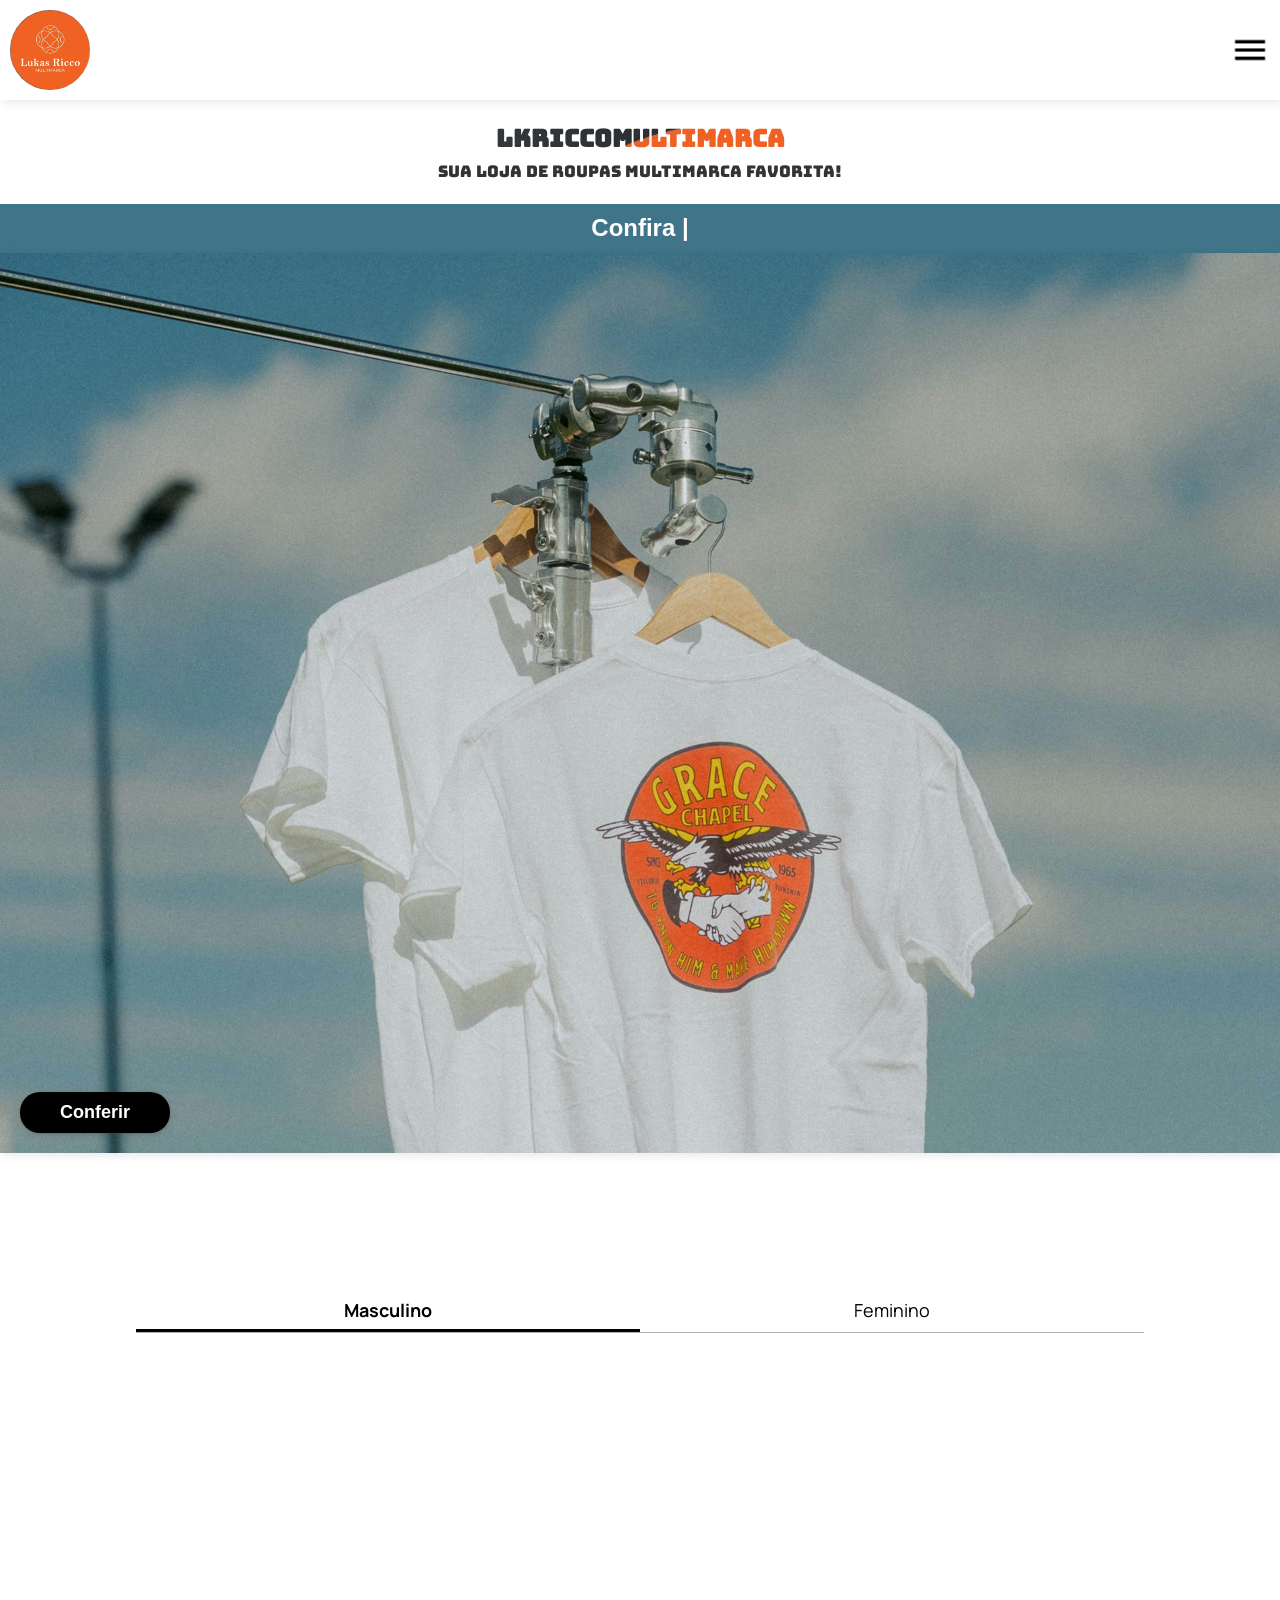
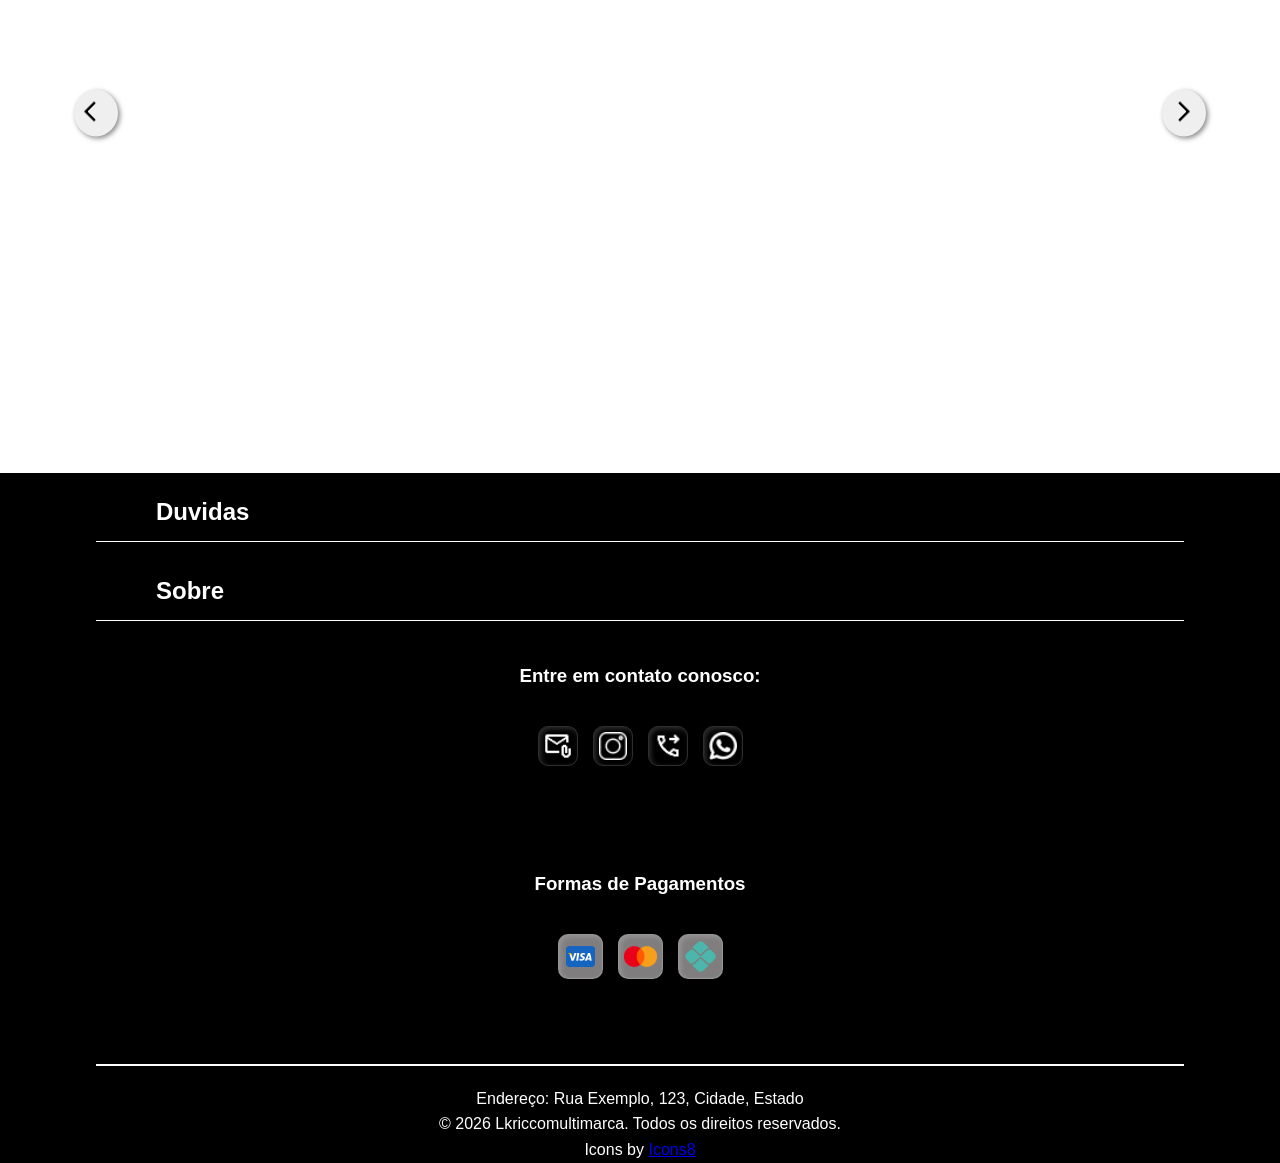
==== index.html @ a8374ac8 "feat: exclusão da pasta js/carregarRoupas.js, alteração na animação do menu, ajuste no carrossel" ====
<!DOCTYPE html>
<html lang="pt-br">

<head>
    <meta charset="UTF-8">
    <meta name="viewport" content="width=device-width, initial-scale=1.0">
    <title>Lkriccomultimarca</title>
    <link rel="stylesheet" href="/estilos/style.css">
</head>

<body>
    <header>
        <nav class="nav-bar">
            <img src="image/logotipo.jpg" alt="Logo da Loja Lukas Ricco Multimarca" class="logotipo" />
            <img src="/image/menu_24dp_000000_FILL0_wght400_GRAD0_opsz24.png" alt="Icone de Menu" class="icone-menu" />
            <section class="menu-navegacao">
                <img src="image/close_24dp_000000_FILL0_wght400_GRAD0_opsz24.png" alt="Icone de Fechar Menu"class="icone-fechar" onclick="fecharMenu()" />
                <section class="menu-links">
                    <a href="">Novidades</a>
                    <a href="">Roupas</a>
                    <a href="">Sobre</a>
                    <a href="">Contato</a>
                    <a href="">Duvidas</a>
                </section>
            </section>
        </nav>
    </header>
    <main class="container-corpo">
        <section class="apresentacao">
            <h1 class="tituloapresentacao"> Lkriccomultimarca</h1>
            <p>Sua loja de roupas multimarca favorita!</p>
        </section>
        <section class="containernovidades">
            <article class="cardh2">
                <h2 class="digitartext"></h2>
            </article>
            <article class="card-secao" id="card-novidades">
                <button class="buttonnovidades">Conferir</button>
            </article>
        </section>
        <section class="card-secao" id="card-roupas">
            <article class="containerbutton">
                <button class="buttonmascfemin active" id="buttonmasc"> Masculino </button>
                <button class="buttonmascfemin" id="buttonfemin"> Feminino </button>
            </article>
            <article class="carregarroupasMasc">

            </article>
            <article class="buttons"> 
                <button class="proximo"><img src="/image/arrow_back_ios_24dp_000000_FILL0_wght400_GRAD0_opsz24.png" alt=""></button>
                <button class="anterior"><img src="/image/arrow_forward_ios_24dp_000000_FILL0_wght400_GRAD0_opsz24.png" alt=""></button>
            </article>
        </section>
    </main>
    <footer>
        <section class="duvidas">
            <details>
                <summary>
                    <h2>Duvidas</h2>
                </summary>
                <a href="">Entregas</a>
                <a href="">Devoluções</a>
                <a href="">Produtos</a>
                <a href="">Relatar problema</a>
            </details>
        </section>
        <section class="sobre">
            <details>
                <summary>
                    <h2>Sobre</h2>
                </summary>
                <a href="">Propósito</a>
                <a href="">Sobre a Lkriccomultimarca</a>
            </details>
        </section>
        <section class="contatos">
            <h3>
                Entre em contato conosco:
            </h3>
            <article>
                <p>
                    <a href=""><img src="/image/iconesRedeSocias/attach_email_24dp_FFFF_FILL0_wght400_GRAD0_opsz24.png"
                            alt=""></a>
                </p>
                <p>
                    <a href=""><img src="/image/iconesRedeSocias/instagram.png" alt=""></a>
                </p>
                <p>
                    <a href=""><img
                            src="/image/iconesRedeSocias/phone_forwarded_24dp_FFFF_FILL0_wght400_GRAD0_opsz24.png"
                            alt=""></a>
                </p>
                <p>
                    <a href=""><img src="/image/iconesRedeSocias/whatsapp (3).png" alt=""></a>
                </p>
            </article>
        </section>
        <section class="formaPagamentos">
            <h3>Formas de Pagamentos</h3>
            <article>
                <img src="/image/iconesPagamentos/icons8-visa-48.png" alt="" class="imgFormaPagamentos">
                <img src="/image/iconesPagamentos/vecteezy_mastercard-icon-symbol-logo_55687058.png" alt=""
                    class="imgFormaPagamentos">
                <img src="/image/iconesPagamentos/icons8-foto-48.png" alt="" class="imgFormaPagamentos">
            </article>
        </section>
        <hr class="linha">
        <section class="enderçoDireitos">
            <p>
                Endereço: Rua Exemplo, 123, Cidade, Estado
            </p>
            <p>&copy; 2026 Lkriccomultimarca. Todos os direitos reservados.</p>
            <p>Icons by <a href="https://icons8.com.br/" target="_blank">Icons8</a></p>
        </section>
    </footer>

</body>

<script src="/js/script.js" defer></script>
<script src="/js/carregarRoupas.js" defer></script>

</html>
---- estilos/style.css ----
@import url('https://fonts.googleapis.com/css2?family=Bungee&display=swap');
@import url('https://fonts.googleapis.com/css2?family=Manrope:wght@200..800&display=swap');

:root {
    --primary-color: #f06124;
    --secondary-color: #2ecc71;
    --font-color: #333;
    --background-color: #f4f4f4;
}

@keyframes cursopiscando {
    50%{
        opacity: 0;
    }
}

@keyframes buttonFecharMenu {
    0%{
        transform:scale(1) ;

        
    }
    100%{
        transform:scale(1.1);
    }
}
* {
    margin: 0;
    padding: 0;
    box-sizing: border-box;
}

body {
    font-family: Arial, sans-serif;
    color: #333;
    line-height: 1.6;
    overflow-x: hidden;
}

header {
    display: flex;
    width: 100%;
    background-color:#ffffff70;
    box-shadow: 2px 2px 10px rgba(0, 0, 0, 0.1);
}
header .nav-bar{
    position: relative;
    display: flex;
    justify-content: space-between;
    align-items: center;
    width: 100%;

}

header nav .logotipo {
    width: 80px;
    height: auto;
    margin: 10px;
    border-radius: 50%;
}

nav .icone-menu {
    width: 40px;
    height: 40px;
    cursor: pointer;
    margin: 10px;
    color: #333;
}

 .menu-navegacao {
    position: absolute;
    top: 0;
    display: flex;
    flex-direction: column;
    align-items:center ;
    width: 100%;
    height: 100vh;
    background-color:#fbf6f6;
    clip-path: circle(0% at 100% 0%);
    gap: 50px;

}
.menu-navegacao .menu-links{
    display: flex;
    flex-direction: column;
    justify-content: center;
    align-items: center;
    gap: 20px;
    width: 50vw;
    height: 50vh;

}

.menu-links a {
    position: relative;
    width: 100px;
    color: #0d0d0d;
    text-decoration: none;
    font-weight: bold;
    font-size: 18px;
}
.menu-links a::after{
    content: " ";
    position: absolute;
    width: 0;
    height: 3px;
    left: 0;
    bottom: 0;
    background: linear-gradient(to left, #0000006d, #b49d9d);
    transition:  0.7s ease-in-out;
}
.menu-links a:hover::after{
    width: 100%;
    
}

.icone-fechar {
    justify-self: end;
    align-self: flex-start;
    margin: 10px 0 0 15px;
    padding: 5px;
    border-radius: 50%;
    border: none;
    box-shadow: 2px 2px 5px rgba(26, 10, 10, 0.421);
    transition: 0.8s ease-in-out;
    cursor: pointer;
    animation: buttonFecharMenu 5s infinite linear;
}

.icone-fechar:hover {
    transition: 0.8s ease-in-out;
    background-color: #ffffff;
}

.container-corpo {
    display: flex;
    flex-direction: column;
    align-items: center;
    width: 100vw;
}

.apresentacao {
    text-align: center;
    margin: 20px;
    font-family: "Bungee", sans-serif;
    font-weight: 400;
    font-style: normal;
}

.card-secao{
    padding: 20px;
    min-height: 100vh;
    overflow: hidden;
}
.tituloapresentacao{
    background-image: url(/image/logotipo.jpg);
    -webkit-background-clip: text;
    color: transparent;
}

.cardh2{
    display: flex;
    justify-content: center;
    align-items: center;
    text-align: center;
    color: #fff;
    padding: 2px;
    border: none;
    background: #407589;
    
    width: 100%;
    padding: 5px;
}
.digitartext::after{
    content: "|";
    animation: cursopiscando 0.7s infinite ;
    z-index: 1;

}
#card-novidades{
    display: flex;
    padding: 20px;
    width: 100vw;
    min-height: 100vh;
    margin-bottom: 20px;
    box-shadow: 2px 2px 10px rgba(0, 0, 0, 0.1);
    overflow: hidden;
}
#card-novidades{
    background: url(/image/keagan-henman-XYtuOYfIg_M-unsplash.jpg);
    background-size: cover;
}

.buttonnovidades{
    align-self: end;
    width: 150px;
    padding: 10px;
    border-radius: 20px;
    border: none;
    background-color: #000;
    color: #fff;
    font-weight: bold;
    font-size: 18px;
    cursor: pointer;
    box-shadow: rgba(60, 64, 67, 0.3) 0px 1px 2px 0px, rgba(60, 64, 67, 0.15) 0px 2px 6px 2px;
}

.containerRoupas {
    width: 100%;
    height: 100vh;
    display: flex;
    justify-content: center;
    align-items: center;
}
.containerbutton{
    display: flex;
    justify-content: center;
    align-items: center;
    width: 100vw;
    padding: 10px;
}
.buttonmascfemin {
    position: relative;
    padding: 10px;
    width: 40%;
    border: none;
    background-color: #fff;
    font-size: 18px;
    font-family: "Manrope", sans-serif;
    border-bottom: 1px solid #0000004e;
    cursor: pointer;
}

#buttonmasc::after {
    content: " ";
    position: absolute;
    right: 0;
    bottom: 0;
    width: 0;
    height: 3px;
    background: #000;
    transition:  0.7s ease-in-out;
}
#buttonmasc.active::after{
    width: 100%;
}
#buttonfemin::after{
    content: " ";
    position: absolute;
    left: 0;
    bottom: 0;
    width: 0;
    height: 3px;
    background-color: #000;
    transition: 0.7s ease-in-out;
}
#buttonfemin.active::after{
    width: 100%;
}


.buttonmascfemin.active {
    transition: 0.9s ease-in-out;
    font-weight: bold;
}
.cardroupa h2{
    align-self: end;

}
.produtoRoupa {
    display: flex;
    width: 200px;
    height: 200px;
    box-shadow: 2px 2px 10px #00000060;
    overflow: hidden;
    padding: 5px;
    border-radius: 50%;
    margin: 20px;

}
.linkroupas{
    cursor: pointer;
}
#card-roupas{
    position: relative;
    display: flex;
    flex-direction: column;
    justify-content: space-evenly;
    align-items: center;
    width: 100%;

}
.carregarroupasMasc{
    position: relative;
    display: flex;
    width: 80%;
    min-height: 60vh;
    overflow: hidden;
    transition: transform 3s ease-in-out;

}
.containercarregarroupas{
    position: absolute;
    display: flex;
    flex-direction: column;
    align-items: center;
    justify-content: space-between;
    min-width: 97%;
    overflow: hidden;
    margin: 10px;
    border: 1px solid #141414;
    box-shadow: 2px 2px 5px #0000001a;
    border-radius: 10px;
}
.active{
    opacity: 1;
    transition: all .5s;
}
.carregarImg{
    width: 100%;
    height: 500px;

}
.titulocarregarroupas{
   font-family:'Courier New', Courier, monospace ;
   text-shadow:  2px 2px 1px #0000002f;
}
.buttons{
    position: absolute;
    top: 60%;
    left: 50%;
    transform: translate(-50%, -50%);
    display: flex;
    justify-content: space-between;
    align-items: center;
    width: 90%;
    padding: 10px;
}
.proximo, .anterior{
    text-align: center;
    border: none;
    padding: 10px;
    border-radius: 50%;
    box-shadow: 2px 2px 5px #00000075;
    cursor: pointer;
    
}



footer{
    display: flex;
    flex-direction: column;
    justify-content: space-evenly;
    align-items: center;
    width: 100%;
    background-color: #000;
    color: #ffff;
}
.duvidas, .sobre{
    margin: 10px 0;
    width: 85%;
    display: flex;
    align-items: center;
    flex-wrap: wrap;
    padding: 10px;
    text-indent: 50px;
    border-bottom: 1px solid #fff;
}
.duvidas summary, .sobre summary{
    cursor: pointer;
    list-style-type: none;
}
details{
    width: 100%;
}
details a{
    display: flex;
    flex-direction: column;
    text-decoration: none;
    padding: 5px;
    margin: 5px;
    color: #fff;
    font-weight: bolder;
    transition: all 0.5s;
}
details a:hover{
    opacity: 50%;
    transition: all 0.5s;
}
.contatos,.formaPagamentos{
    display: flex;
    flex-direction: column;
    justify-content: center;
    align-items: center;
    padding: 10px;
    width: 500px;
    margin: 20px 0;
}
.contatos article, .formaPagamentos article{
    display: flex;
    padding: 5px;
    gap: 15px;
    margin: 30px 0 ;
}
.contatos p a img {
    width: 40px;
    padding: 5px;
    border: 1px solid #ffffff2f;
    box-shadow: 2px 2px 5px inset #ffffff2d;
    border-radius: 10px;
}
.imgFormaPagamentos{
    width: 45px;
    padding: 5px;
    background-color: #fffafa7f;
    border: 1px solid #ffffff2f;
    box-shadow: 2px 2px 5px inset #ffffff2d;
    border-radius: 10px;
}
.linha{
    width: 85%;
    border: 1px solid  #ffff;
    margin: 20px 0;
    box-shadow: 2px 2px 5px inset #ffffff2d;

}
.enderçoDireitos{
    display: flex;
    flex-direction: column;
    justify-content: center;
    align-items: center;
    margin: 2
}
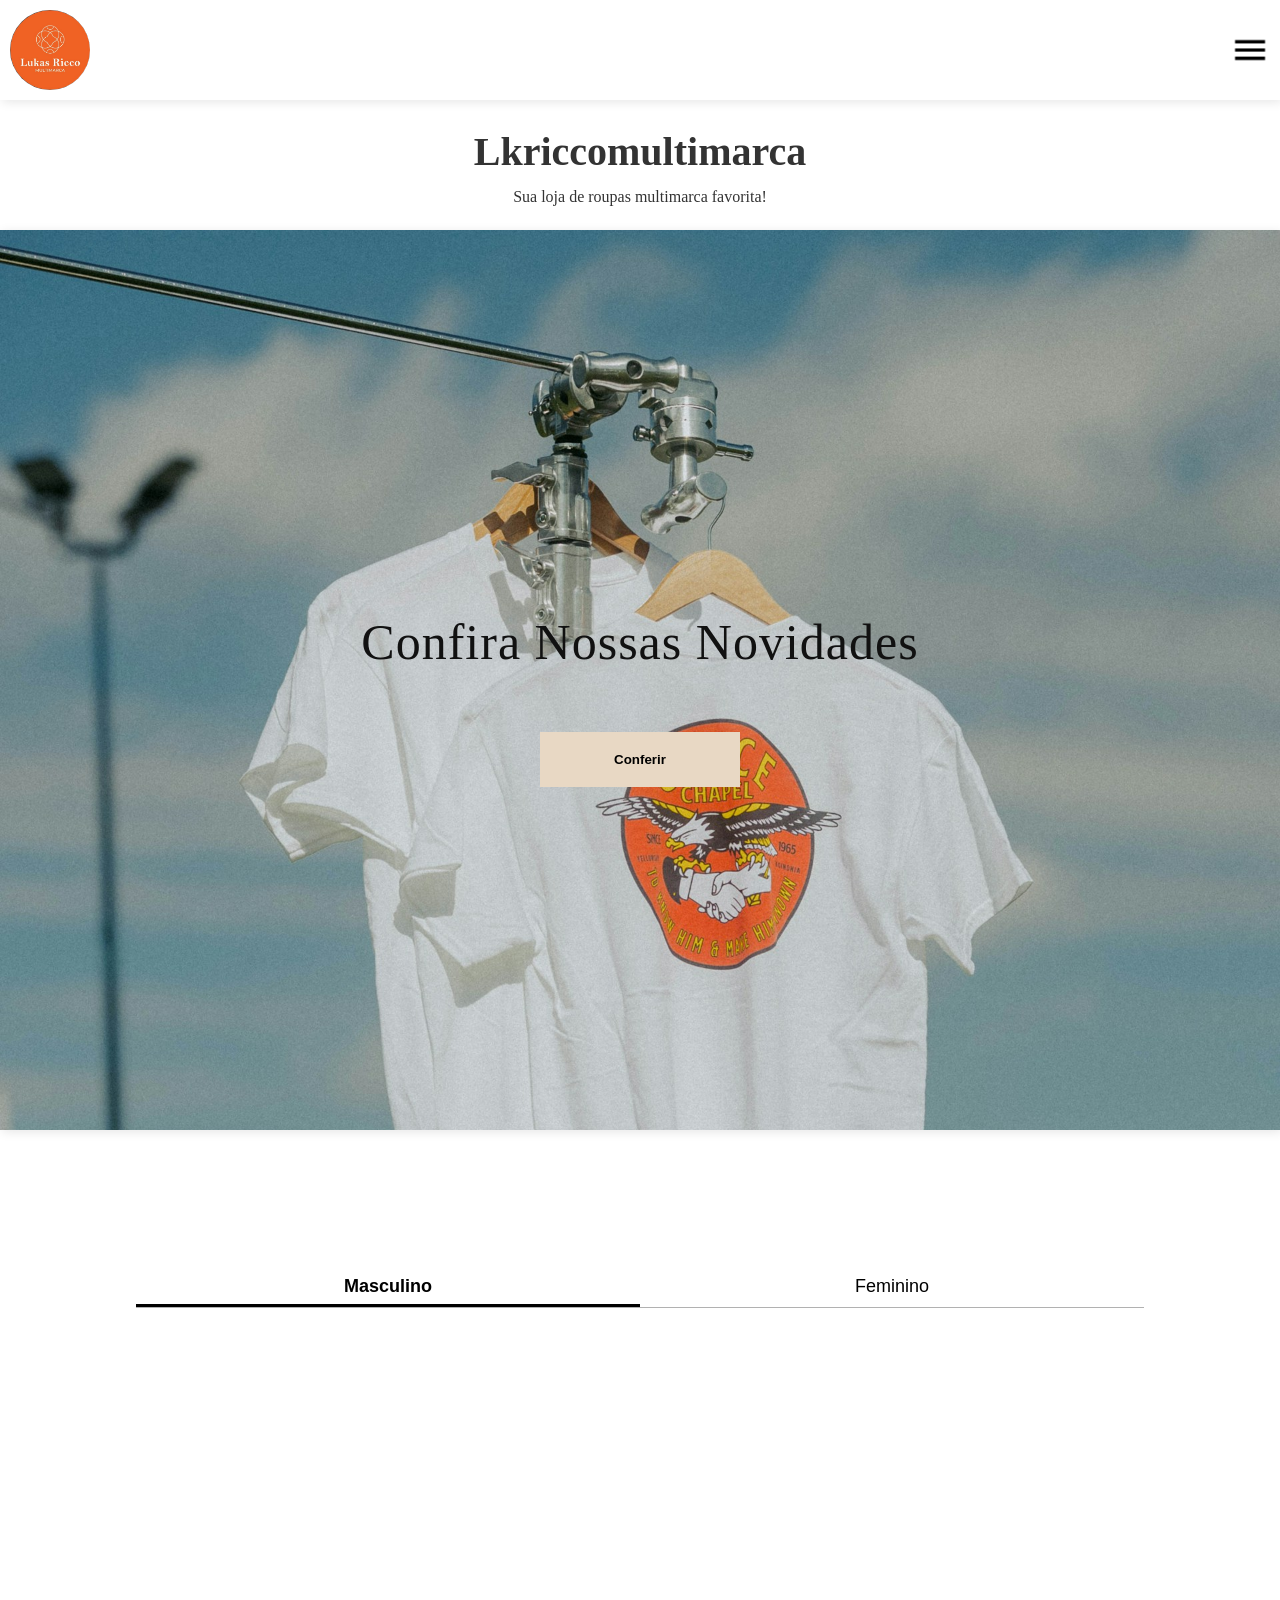
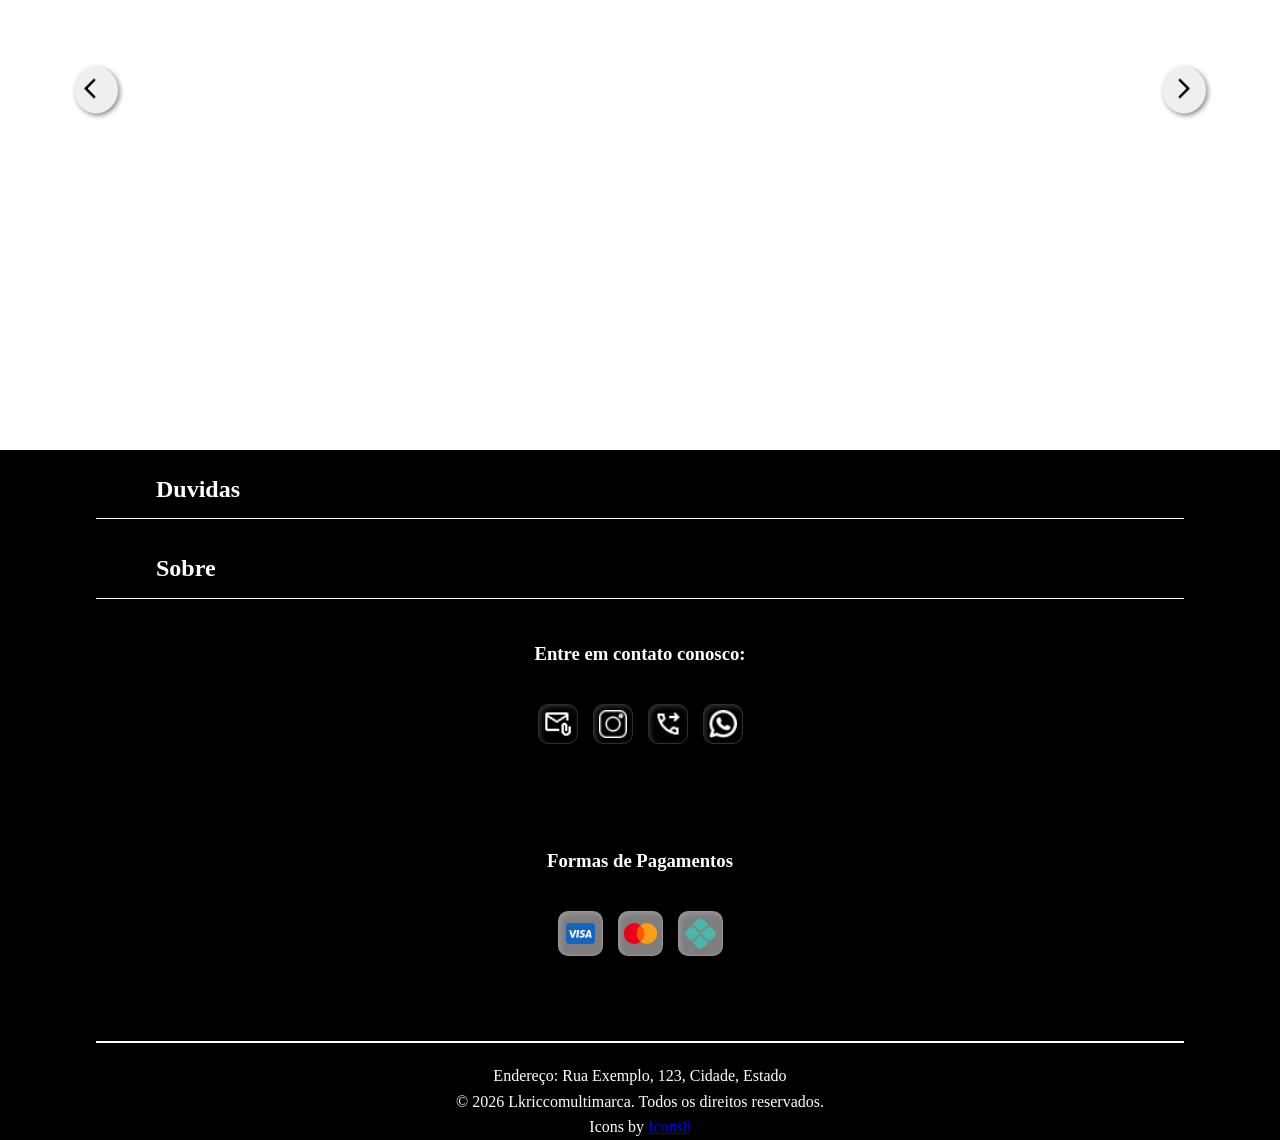
==== commit 5456475e: "Estruturação das pastas, alteração do menu" ====
--- a/index.html
+++ b/index.html
@@ -5,19 +5,19 @@
     <meta charset="UTF-8">
     <meta name="viewport" content="width=device-width, initial-scale=1.0">
     <title>Lkriccomultimarca</title>
-    <link rel="stylesheet" href="/estilos/style.css">
+    <link rel="stylesheet" href="/assets/css/style.css">
 </head>
 
 <body>
     <header>
         <nav class="nav-bar">
-            <img src="image/logotipo.jpg" alt="Logo da Loja Lukas Ricco Multimarca" class="logotipo" />
-            <img src="/image/menu_24dp_000000_FILL0_wght400_GRAD0_opsz24.png" alt="Icone de Menu" class="icone-menu" />
+            <img src="/assets/images/logotipo.jpg" alt="Logo da Loja Lukas Ricco Multimarca" class="logotipo" />
+            <img src="/assets/images/menu_24dp_000000_FILL0_wght400_GRAD0_opsz24.png" alt="Icone de Menu" class="icone-menu" />
             <section class="menu-navegacao">
-                <img src="image/close_24dp_000000_FILL0_wght400_GRAD0_opsz24.png" alt="Icone de Fechar Menu"class="icone-fechar" onclick="fecharMenu()" />
+                <img src="/assets/images/close_24dp_000000_FILL0_wght400_GRAD0_opsz24.png" alt="Icone de Fechar Menu"class="icone-fechar" onclick="fecharMenu()" />
                 <section class="menu-links">
-                    <a href="">Novidades</a>
-                    <a href="">Roupas</a>
+                    <a href="#containernovidades">Novidades</a>
+                    <a href="#card-roupas">Roupas</a>
                     <a href="">Sobre</a>
                     <a href="">Contato</a>
                     <a href="">Duvidas</a>
@@ -27,14 +27,13 @@
     </header>
     <main class="container-corpo">
         <section class="apresentacao">
-            <h1 class="tituloapresentacao"> Lkriccomultimarca</h1>
+            <h1> Lkriccomultimarca</h1>
             <p>Sua loja de roupas multimarca favorita!</p>
         </section>
         <section class="containernovidades">
-            <article class="cardh2">
-                <h2 class="digitartext"></h2>
-            </article>
             <article class="card-secao" id="card-novidades">
+             <h2 class="titleNovidades">Confira Nossas Novidades
+             </h2>
                 <button class="buttonnovidades">Conferir</button>
             </article>
         </section>
@@ -47,8 +46,8 @@
 
             </article>
             <article class="buttons"> 
-                <button class="proximo"><img src="/image/arrow_back_ios_24dp_000000_FILL0_wght400_GRAD0_opsz24.png" alt=""></button>
-                <button class="anterior"><img src="/image/arrow_forward_ios_24dp_000000_FILL0_wght400_GRAD0_opsz24.png" alt=""></button>
+                <button class="proximo"><img src="/assets/images/arrow_back_ios_24dp_000000_FILL0_wght400_GRAD0_opsz24.png" alt=""></button>
+                <button class="anterior"><img src="/assets/images/arrow_forward_ios_24dp_000000_FILL0_wght400_GRAD0_opsz24.png" alt=""></button>
             </article>
         </section>
     </main>
@@ -79,29 +78,29 @@
             </h3>
             <article>
                 <p>
-                    <a href=""><img src="/image/iconesRedeSocias/attach_email_24dp_FFFF_FILL0_wght400_GRAD0_opsz24.png"
+                    <a href=""><img src="/assets/images/iconesRedeSocias/attach_email_24dp_FFFF_FILL0_wght400_GRAD0_opsz24.png"
                             alt=""></a>
                 </p>
                 <p>
-                    <a href=""><img src="/image/iconesRedeSocias/instagram.png" alt=""></a>
+                    <a href=""><img src="/assets/images/iconesRedeSocias/instagram.png" alt=""></a>
                 </p>
                 <p>
                     <a href=""><img
-                            src="/image/iconesRedeSocias/phone_forwarded_24dp_FFFF_FILL0_wght400_GRAD0_opsz24.png"
+                            src="/assets/images/iconesRedeSocias/phone_forwarded_24dp_FFFF_FILL0_wght400_GRAD0_opsz24.png"
                             alt=""></a>
                 </p>
                 <p>
-                    <a href=""><img src="/image/iconesRedeSocias/whatsapp (3).png" alt=""></a>
+                    <a href=""><img src="/assets/images/iconesRedeSocias/whatsapp (3).png" alt=""></a>
                 </p>
             </article>
         </section>
         <section class="formaPagamentos">
             <h3>Formas de Pagamentos</h3>
             <article>
-                <img src="/image/iconesPagamentos/icons8-visa-48.png" alt="" class="imgFormaPagamentos">
-                <img src="/image/iconesPagamentos/vecteezy_mastercard-icon-symbol-logo_55687058.png" alt=""
+                <img src="/assets/images/iconesPagamentos/icons8-visa-48.png" alt="" class="imgFormaPagamentos">
+                <img src="/assets/images/iconesPagamentos/vecteezy_mastercard-icon-symbol-logo_55687058.png" alt=""
                     class="imgFormaPagamentos">
-                <img src="/image/iconesPagamentos/icons8-foto-48.png" alt="" class="imgFormaPagamentos">
+                <img src="/assets/images/iconesPagamentos/icons8-foto-48.png" alt="" class="imgFormaPagamentos">
             </article>
         </section>
         <hr class="linha">
@@ -116,7 +115,6 @@
 
 </body>
 
-<script src="/js/script.js" defer></script>
-<script src="/js/carregarRoupas.js" defer></script>
+<script src="/assets/js/main.js" defer></script>
 
 </html>
--- a/assets/css/style.css
+++ b/assets/css/style.css
@@ -0,0 +1,433 @@
+@import url('https://fonts.googleapis.com/css2?family=Playfair+Display+SC:ital,wght@0,400;0,700;0,900;1,400;1,700;1,900&display=swap');
+@import url('https://fonts.googleapis.com/css2?family=Montserrat:ital,wght@0,100..900;1,100..900&display=swap');
+
+:root{
+          /* Cores */
+    --color-primary:#111111;
+    --color-secondary:#E8D8C4;
+    --color-bg :#F5F5F5;
+
+        /* Fontes */
+    --font-title: 'Playfair Display',serif;
+    --font-text: 'Montserrat', sans-serif;
+
+
+}
+
+@keyframes buttonFecharMenu {
+    0%{
+        transform:scale(1) ;
+
+        
+    }
+    100%{
+        transform:scale(1.1);
+    }
+}
+* {
+    margin: 0;
+    padding: 0;
+    box-sizing: border-box;
+}
+html{
+    scroll-behavior: smooth;
+}
+body {
+    font-family: (var(--font-text));
+    color: #333;
+    line-height: 1.6;
+    overflow-x: hidden;
+}
+
+header {
+    display: flex;
+    width: 100%;
+    background-color:#ffffff70;
+    box-shadow: 2px 2px 10px rgba(0, 0, 0, 0.1);
+}
+header .nav-bar{
+    position: relative;
+    display: flex;
+    justify-content: space-between;
+    align-items: center;
+    width: 100%;
+
+}
+
+header nav .logotipo {
+    width: 80px;
+    height: auto;
+    margin: 10px;
+    border-radius: 50%;
+}
+
+nav .icone-menu {
+    width: 40px;
+    height: 40px;
+    cursor: pointer;
+    margin: 10px;
+    color: #333;
+}
+
+ .menu-navegacao {
+    position: absolute;
+    top: 0;
+    display: flex;
+    flex-direction: column;
+    align-items:center ;
+    width: 100%;
+    height: 100vh;
+    background-color:#fbf6f6;
+    clip-path: circle(0% at 100% 0%);
+    gap: 50px;
+
+}
+.menu-navegacao .menu-links{
+    display: flex;
+    flex-direction: column;
+    justify-content: center;
+    align-items: center;
+    gap: 20px;
+    width: 50vw;
+    height: 50vh;
+
+}
+
+.menu-links a {
+    width: 100px;
+    color: #0d0d0d;
+    text-decoration: none;
+    font-weight: bold;
+    font-size: 18px;
+}
+.menu-links a::after{
+    content: " ";
+    position: absolute;
+    width: 0;
+    height: 3px;
+    left: 0;
+    bottom: 0;
+    background: linear-gradient(to left, #0000006d, #b49d9d);
+    transition:  0.7s ease-in-out;
+}
+.menu-links a:hover::after{
+    width: 100%;
+    
+}
+
+.icone-fechar {
+    justify-self: end;
+    align-self: flex-start;
+    margin: 10px 0 0 15px;
+    padding: 5px;
+    border-radius: 50%;
+    border: none;
+    box-shadow: 2px 2px 5px rgba(26, 10, 10, 0.421);
+    transition: 0.8s ease-in-out;
+    cursor: pointer;
+    animation: buttonFecharMenu 5s infinite linear;
+}
+
+.icone-fechar:hover {
+    transition: 0.8s ease-in-out;
+    background-color: #ffffff;
+}
+
+.container-corpo {
+    display: flex;
+    flex-direction: column;
+    align-items: center;
+    width: 100vw;
+}
+
+.apresentacao {
+    text-align: center;
+    margin: 20px;
+    font-weight: 400;
+    font-style: normal;
+
+    h1{
+        font-family: var(--font-title);
+        font-size: clamp(16px , 5vw, 40px);
+    }
+}
+
+.card-secao{
+    padding: 20px;
+    min-height: 100vh;
+    overflow: hidden;
+}
+
+
+#card-novidades{
+    display: flex;
+    flex-direction: column;
+    justify-content: center;
+    align-items: center;
+    padding: 20px;
+    width: 100vw;
+    min-height: 100vh;
+    margin-bottom: 20px;
+    box-shadow: 2px 2px 10px rgba(0, 0, 0, 0.1);
+    overflow: hidden;
+    background: url(/assets/images/keagan-henman-XYtuOYfIg_M-unsplash.jpg);
+    background-size: cover;
+    gap: 20px;
+
+        
+    .titleNovidades{
+        font-family: var(--font-title);
+        font-size: clamp(14px, 10vw, 50px);
+        font-weight: 500;
+        color: var(--color-primary);
+        margin: 10px;
+        /* background: rgba(255, 255, 255, 0.082);
+        backdrop-filter: blur(8px); */
+        padding: 20px 40px;
+        border-radius: 8px;
+        letter-spacing: 1px;
+    }
+
+    .buttonnovidades{
+        background: var(--color-secondary);
+        border: none;
+        width: 200px;
+        padding: 20px 32px;
+        font-weight: 600;
+        cursor: pointer;
+        transition: transform 0.5s ease-in-out, background 0.5s ease-in-out;
+    }
+    .buttonnovidades:hover{
+        background: #d6c2a5;
+        transform: scale(1.05) translate(12px, 12px);
+        
+    }
+}
+
+
+.containerRoupas {
+    width: 100%;
+    height: 100vh;
+    display: flex;
+    justify-content: center;
+    align-items: center;
+}
+.containerbutton{
+    display: flex;
+    justify-content: center;
+    align-items: center;
+    width: 100vw;
+    padding: 10px;
+}
+.buttonmascfemin {
+    position: relative;
+    padding: 10px;
+    width: 40%;
+    border: none;
+    background-color: #fff;
+    font-size: 18px;
+    font-family: "Manrope", sans-serif;
+    border-bottom: 1px solid #0000004e;
+    cursor: pointer;
+}
+
+#buttonmasc::after {
+    content: " ";
+    position: absolute;
+    right: 0;
+    bottom: 0;
+    width: 0;
+    height: 3px;
+    background: #000;
+    transition:  0.7s ease-in-out;
+}
+#buttonmasc.active::after{
+    width: 100%;
+}
+#buttonfemin::after{
+    content: " ";
+    position: absolute;
+    left: 0;
+    bottom: 0;
+    width: 0;
+    height: 3px;
+    background-color: #000;
+    transition: 0.7s ease-in-out;
+}
+#buttonfemin.active::after{
+    width: 100%;
+}
+
+
+.buttonmascfemin.active {
+    transition: 0.9s ease-in-out;
+    font-weight: bold;
+}
+.cardroupa h2{
+    align-self: end;
+
+}
+.produtoRoupa {
+    display: flex;
+    width: 200px;
+    height: 200px;
+    box-shadow: 2px 2px 10px #00000060;
+    overflow: hidden;
+    padding: 5px;
+    border-radius: 50%;
+    margin: 20px;
+
+}
+.linkroupas{
+    cursor: pointer;
+}
+#card-roupas{
+    position: relative;
+    display: flex;
+    flex-direction: column;
+    justify-content: space-evenly;
+    align-items: center;
+    width: 100%;
+
+}
+.carregarroupasMasc{
+    position: relative;
+    display: flex;
+    width: 80%;
+    min-height: 60vh;
+    overflow: hidden;
+    transition: transform 3s ease-in-out;
+
+}
+.containercarregarroupas{
+    display: flex;
+    flex-direction: column;
+    align-items: center;
+    justify-content: space-between;
+    min-width: 97%;
+    overflow: hidden;
+    margin: 10px;
+    border: 1px solid #141414;
+    box-shadow: 2px 2px 5px #0000001a;
+    border-radius: 10px;
+}
+.active{
+    opacity: 1;
+    transition: all .5s;
+}
+.carregarImg{
+    width: 100%;
+    height: 500px;
+
+}
+.titulocarregarroupas{
+   font-family:'Courier New', Courier, monospace ;
+   text-shadow:  2px 2px 1px #0000002f;
+}
+.buttons{
+    position: absolute;
+    top: 60%;
+    left: 50%;
+    transform: translate(-50%, -50%);
+    display: flex;
+    justify-content: space-between;
+    align-items: center;
+    width: 90%;
+    padding: 10px;
+}
+.proximo, .anterior{
+    text-align: center;
+    border: none;
+    padding: 10px;
+    border-radius: 50%;
+    box-shadow: 2px 2px 5px #00000075;
+    cursor: pointer;
+    
+}
+
+
+
+footer{
+    display: flex;
+    flex-direction: column;
+    justify-content: space-evenly;
+    align-items: center;
+    width: 100%;
+    background-color: #000;
+    color: #ffff;
+}
+.duvidas, .sobre{
+    margin: 10px 0;
+    width: 85%;
+    display: flex;
+    align-items: center;
+    flex-wrap: wrap;
+    padding: 10px;
+    text-indent: 50px;
+    border-bottom: 1px solid #fff;
+}
+.duvidas summary, .sobre summary{
+    cursor: pointer;
+    list-style-type: none;
+}
+details{
+    width: 100%;
+}
+details a{
+    display: flex;
+    flex-direction: column;
+    text-decoration: none;
+    padding: 5px;
+    margin: 5px;
+    color: #fff;
+    font-weight: bolder;
+    transition: all 0.5s;
+}
+details a:hover{
+    opacity: 50%;
+    transition: all 0.5s;
+}
+.contatos,.formaPagamentos{
+    display: flex;
+    flex-direction: column;
+    justify-content: center;
+    align-items: center;
+    padding: 10px;
+    width: 500px;
+    margin: 20px 0;
+}
+.contatos article, .formaPagamentos article{
+    display: flex;
+    padding: 5px;
+    gap: 15px;
+    margin: 30px 0 ;
+}
+.contatos p a img {
+    width: 40px;
+    padding: 5px;
+    border: 1px solid #ffffff2f;
+    box-shadow: 2px 2px 5px inset #ffffff2d;
+    border-radius: 10px;
+}
+.imgFormaPagamentos{
+    width: 45px;
+    padding: 5px;
+    background-color: #fffafa7f;
+    border: 1px solid #ffffff2f;
+    box-shadow: 2px 2px 5px inset #ffffff2d;
+    border-radius: 10px;
+}
+.linha{
+    width: 85%;
+    border: 1px solid  #ffff;
+    margin: 20px 0;
+    box-shadow: 2px 2px 5px inset #ffffff2d;
+
+}
+.enderçoDireitos{
+    display: flex;
+    flex-direction: column;
+    justify-content: center;
+    align-items: center;
+    margin: 2
+}
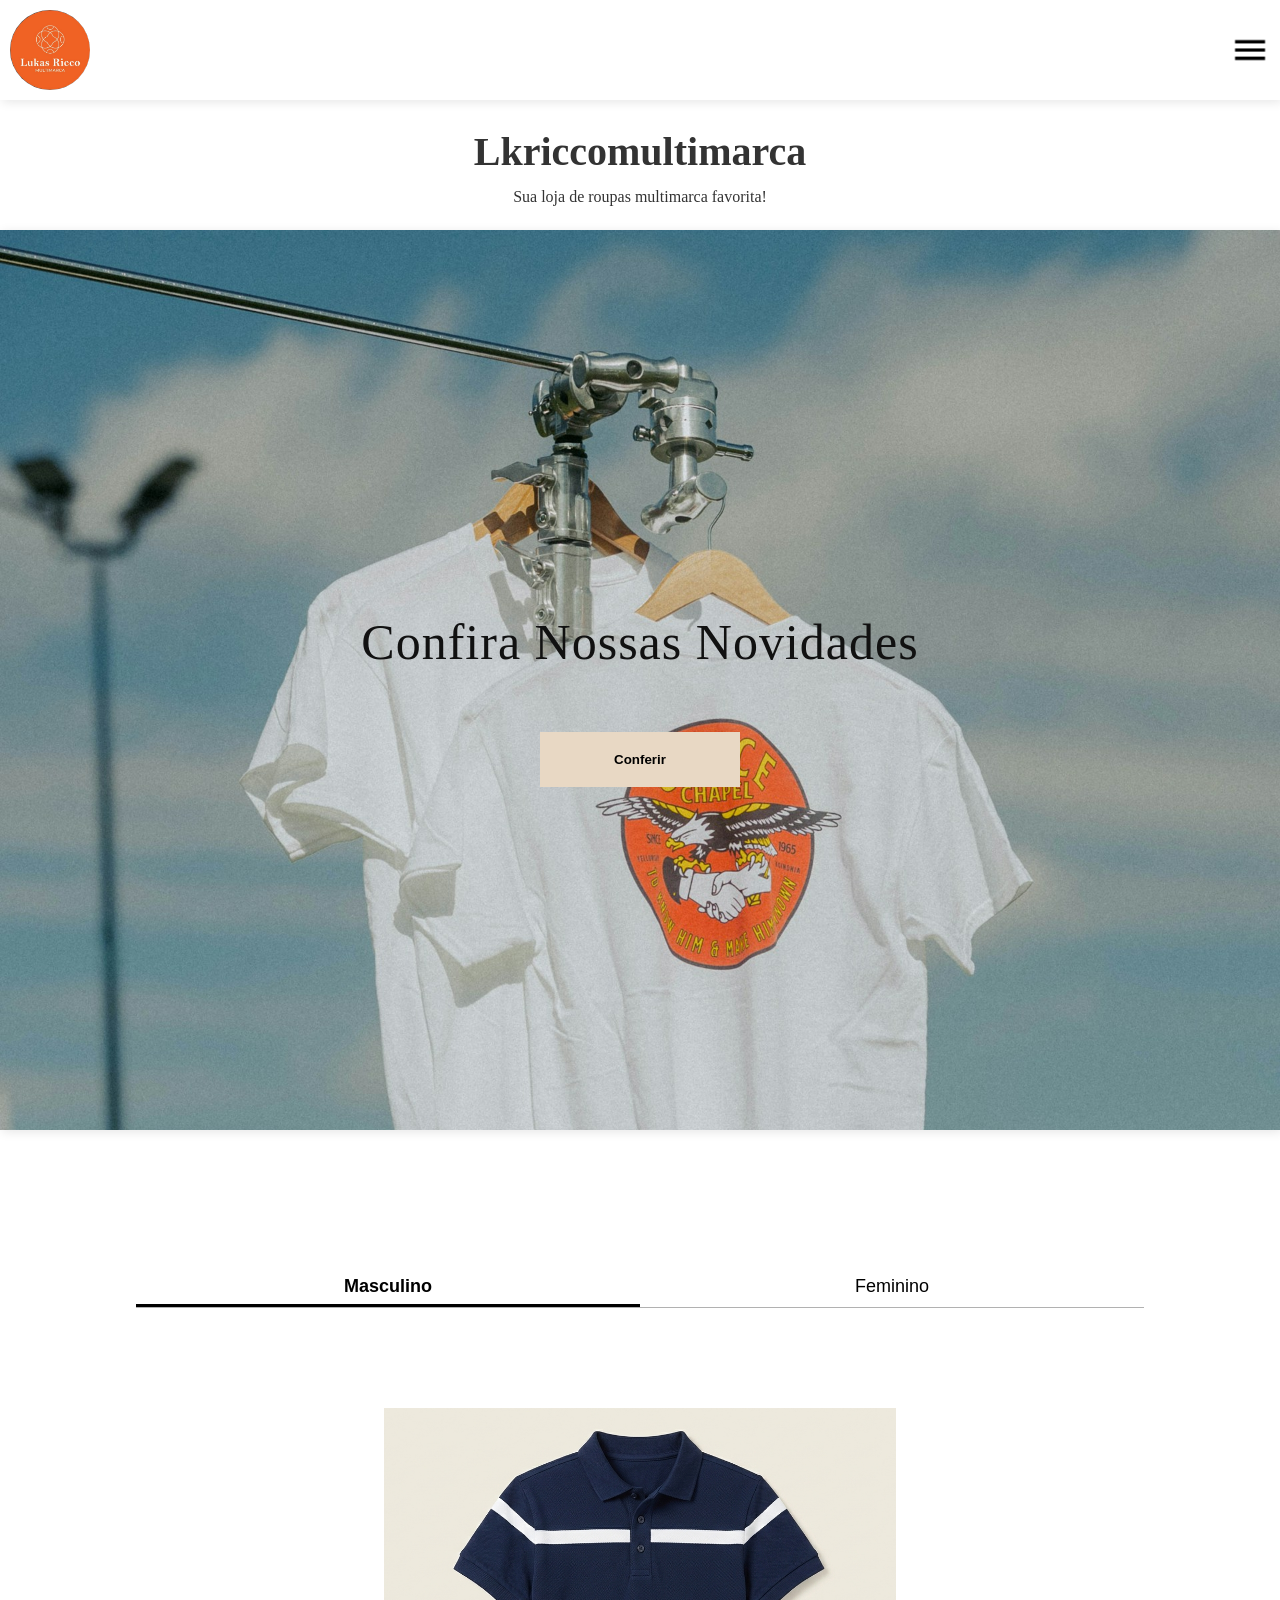
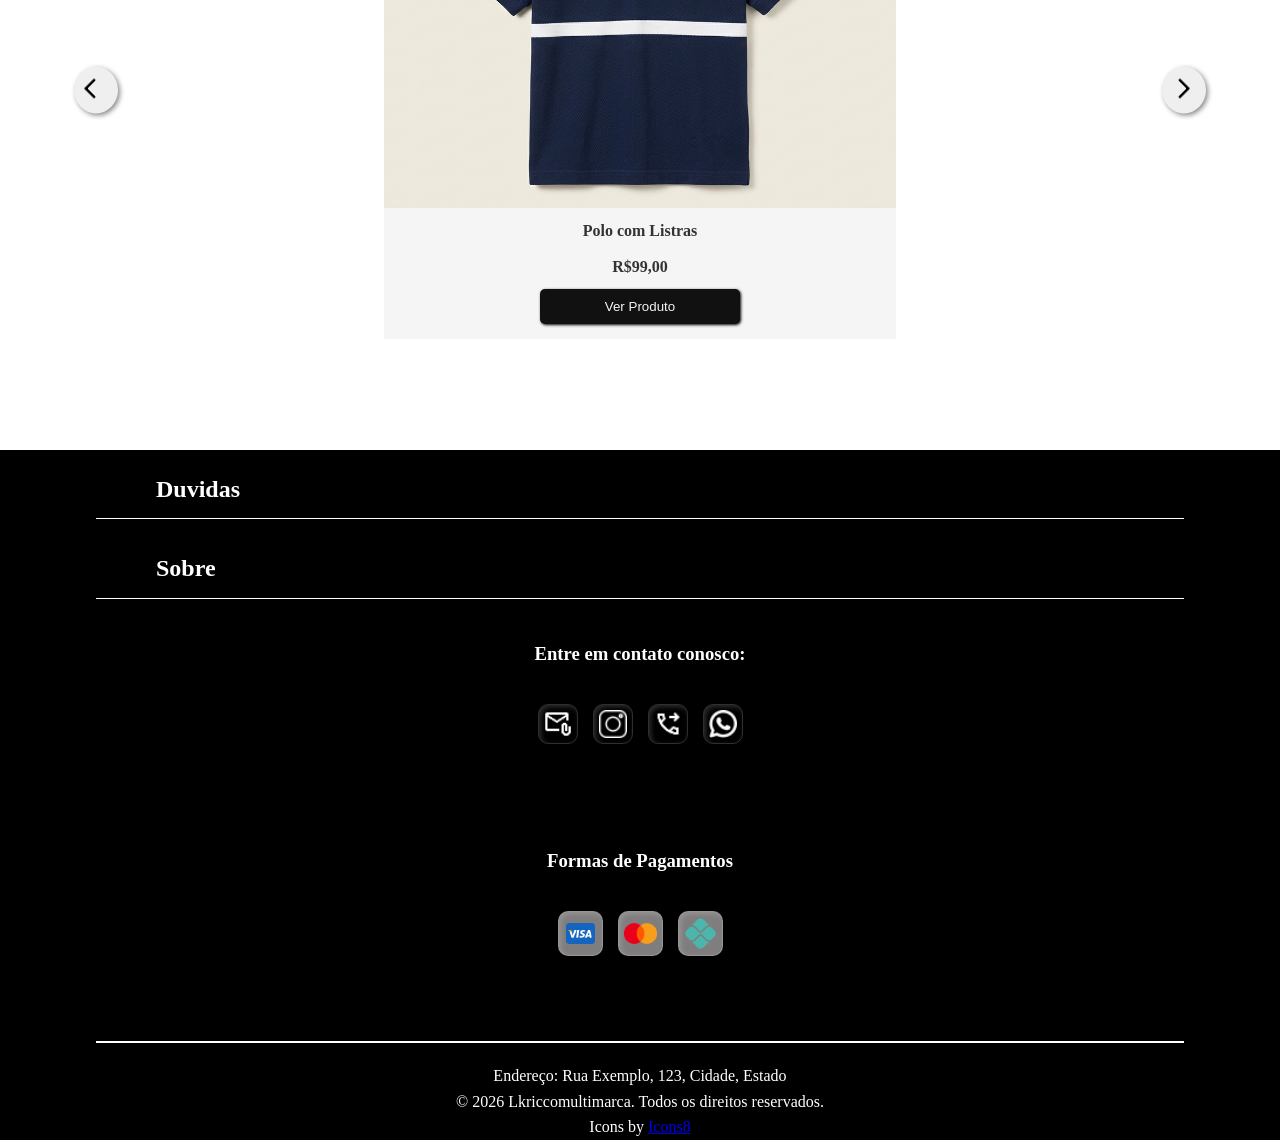
==== commit c69beb05: "feat: Renderização dos produtos no card roupas, estilização do card roupas" ====
--- a/index.html
+++ b/index.html
@@ -42,7 +42,7 @@
                 <button class="buttonmascfemin active" id="buttonmasc"> Masculino </button>
                 <button class="buttonmascfemin" id="buttonfemin"> Feminino </button>
             </article>
-            <article class="carregarroupasMasc">
+            <article class="carregarProducts">
 
             </article>
             <article class="buttons"> 
@@ -116,5 +116,6 @@
 </body>
 
 <script src="/assets/js/main.js" defer></script>
+<script src="/assets/js/products.js" defer></script>
 
 </html>
--- a/assets/css/style.css
+++ b/assets/css/style.css
@@ -290,27 +290,54 @@
     width: 100%;
 
 }
-.carregarroupasMasc{
-    position: relative;
-    display: flex;
+.carregarProducts{
+    display: flex;
+    justify-content: center;
+    align-items: center;
     width: 80%;
+    overflow: hidden;
     min-height: 60vh;
-    overflow: hidden;
-    transition: transform 3s ease-in-out;
-
-}
-.containercarregarroupas{
-    display: flex;
-    flex-direction: column;
-    align-items: center;
-    justify-content: space-between;
-    min-width: 97%;
-    overflow: hidden;
-    margin: 10px;
-    border: 1px solid #141414;
-    box-shadow: 2px 2px 5px #0000001a;
-    border-radius: 10px;
-}
+
+    .mostrarProducts{
+        position: absolute;
+        display: flex;
+        flex-direction: column;
+        justify-content: center;
+        align-items: center;
+        width: clamp(400px, 40vw, 800px);
+        gap: 10px;
+        background-color: var(--color-bg);
+        box-shadow: 2px 2px -2px #00000020;
+
+
+        img{
+            width: clamp(400px, 40vw, 800px);
+            height: 400px;
+            object-fit: cover;
+        }
+        p{
+            font-size: clamp(16px, 1vw, 30px);
+            font-weight: 900;
+        }
+        button{
+            padding: 10px;
+            width: clamp(100px, 30vw, 200px);
+            background-color: var(--color-primary);
+            border: none;
+            color: var(--color-bg);
+            border-radius: 5px;
+            margin-bottom: 15px;
+            box-shadow: 1px 1px 3px #000;
+            cursor: pointer;
+            transition: opacity .3s ease-in-out;
+        }
+        button:hover{
+            opacity: 80%;
+        }
+    }
+   
+}
+
 .active{
     opacity: 1;
     transition: all .5s;
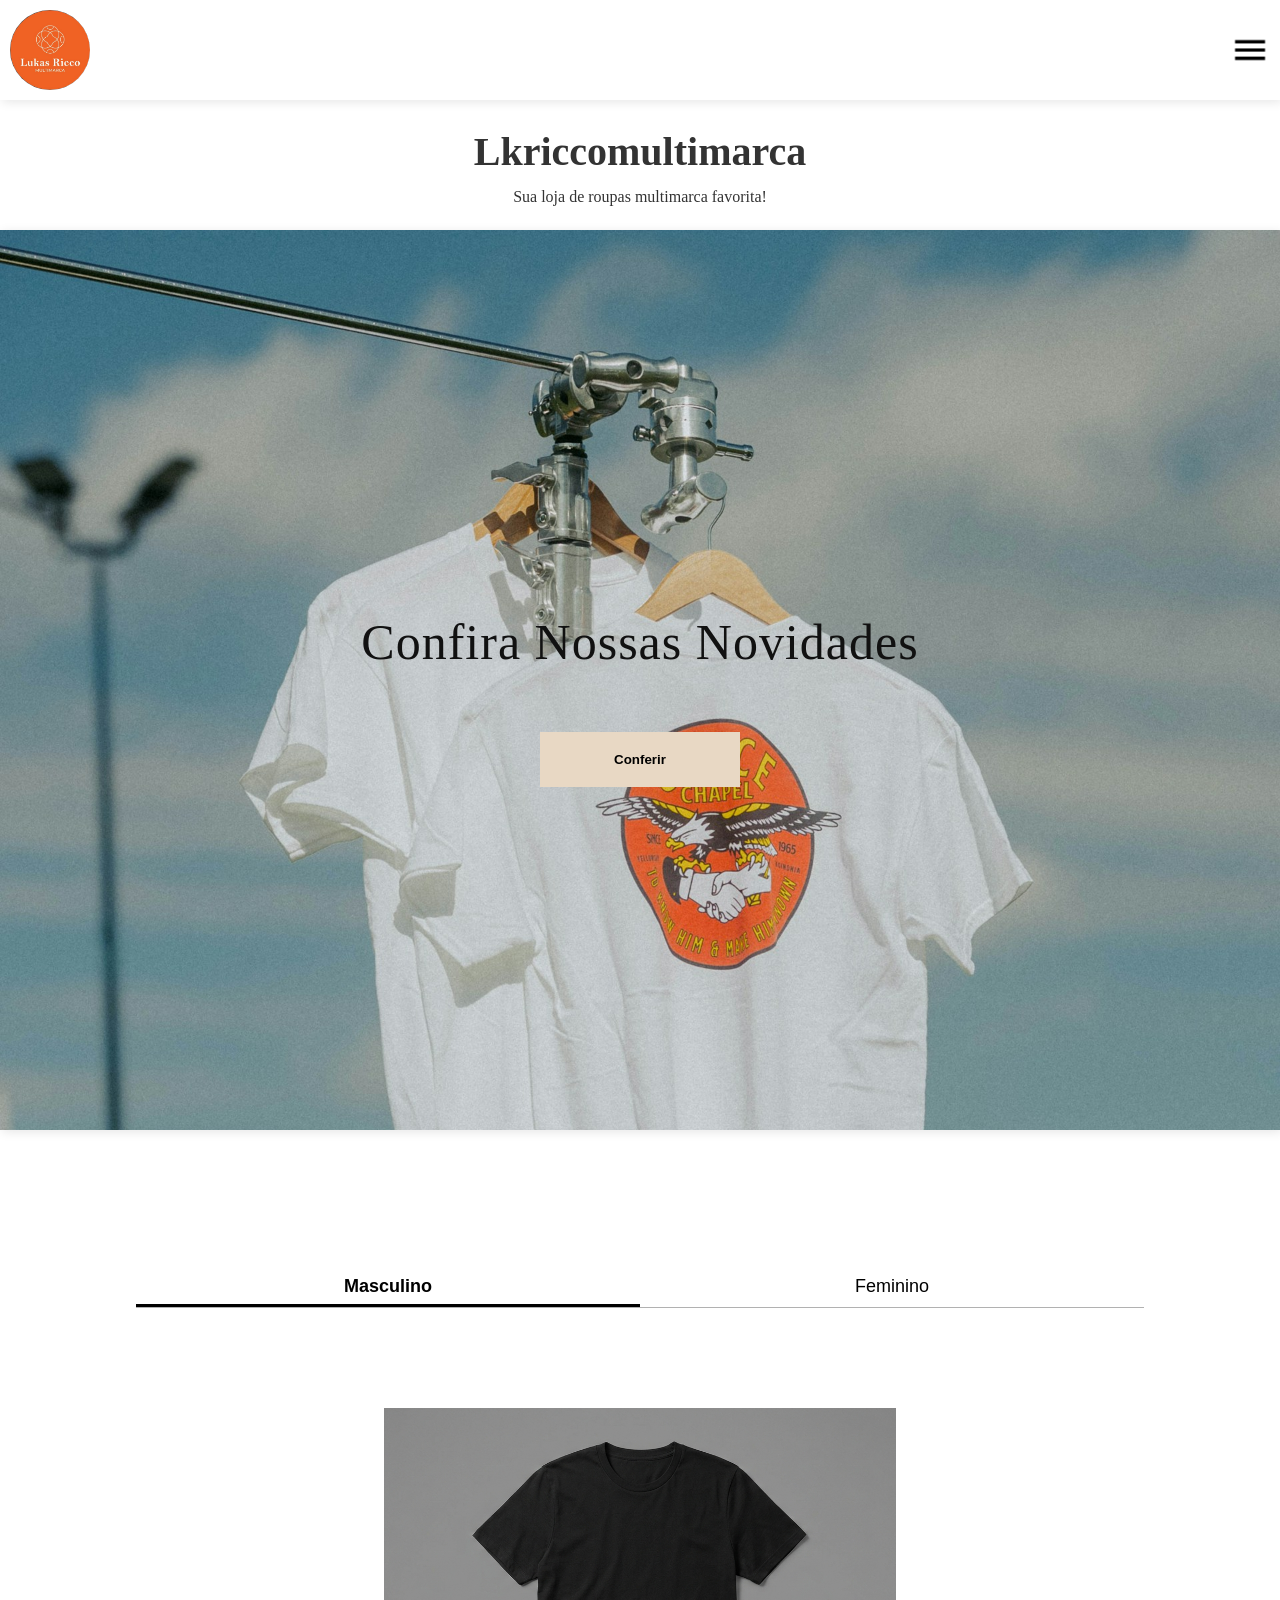
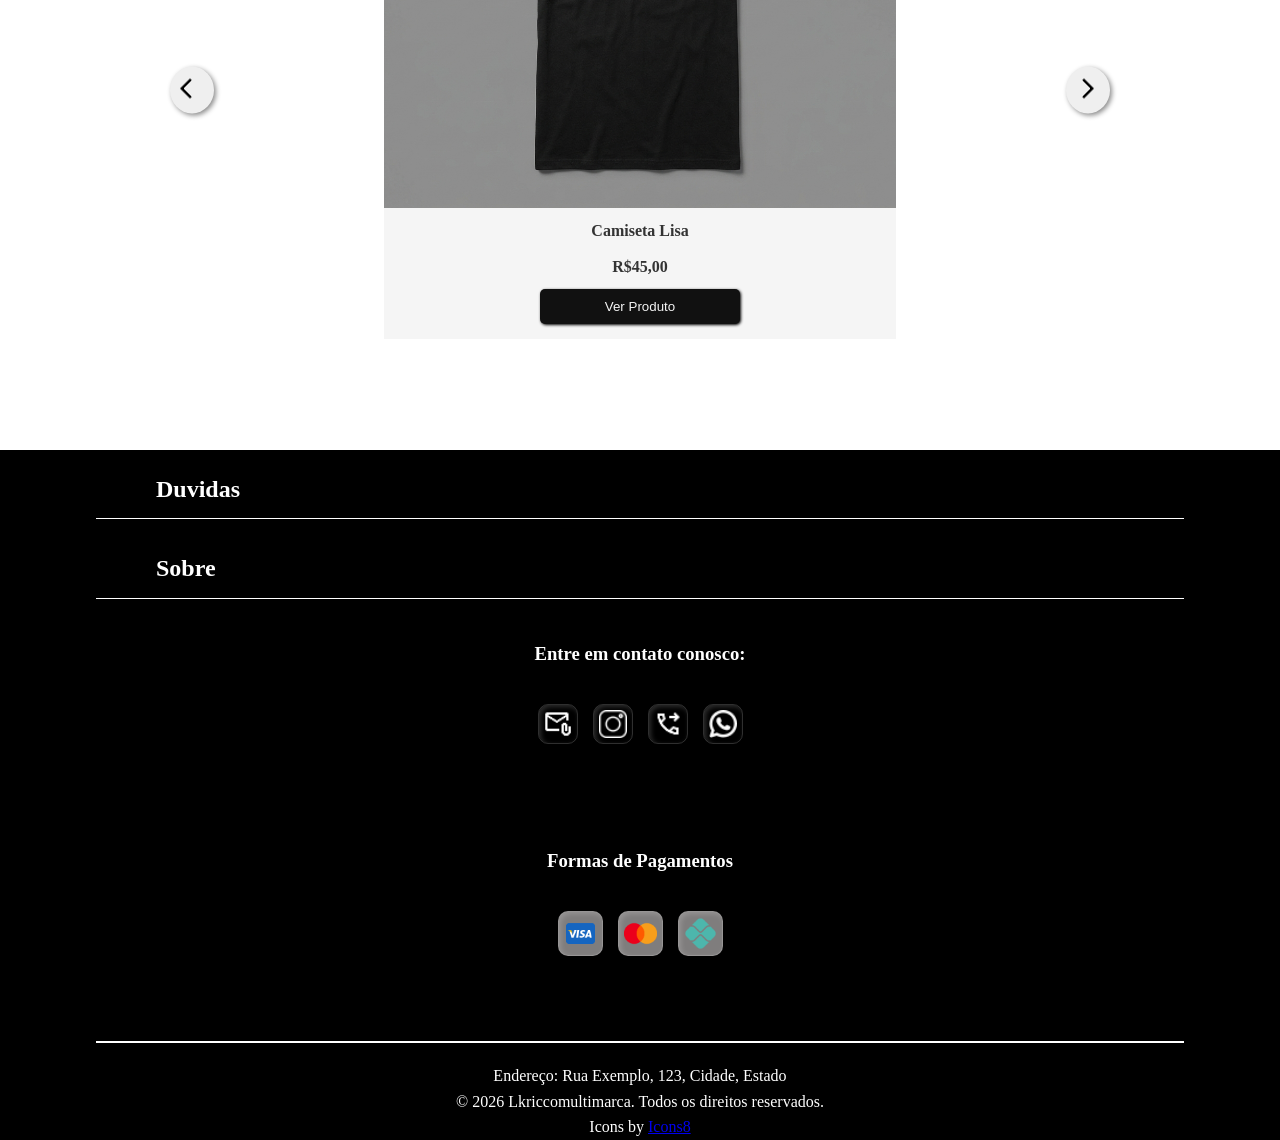
==== commit 20f41df2: "feat: iniciando carrossel de produtos" ====
--- a/index.html
+++ b/index.html
@@ -43,11 +43,10 @@
                 <button class="buttonmascfemin" id="buttonfemin"> Feminino </button>
             </article>
             <article class="carregarProducts">
-
             </article>
             <article class="buttons"> 
-                <button class="proximo"><img src="/assets/images/arrow_back_ios_24dp_000000_FILL0_wght400_GRAD0_opsz24.png" alt=""></button>
-                <button class="anterior"><img src="/assets/images/arrow_forward_ios_24dp_000000_FILL0_wght400_GRAD0_opsz24.png" alt=""></button>
+                <button class="buttonAnterior"><img src="/assets/images/arrow_back_ios_24dp_000000_FILL0_wght400_GRAD0_opsz24.png" alt=""></button>
+                <button class="buttonProximo"><img src="/assets/images/arrow_forward_ios_24dp_000000_FILL0_wght400_GRAD0_opsz24.png" alt=""></button>
             </article>
         </section>
     </main>
@@ -117,5 +116,6 @@
 
 <script src="/assets/js/main.js" defer></script>
 <script src="/assets/js/products.js" defer></script>
+<script src="/assets/js/carrossel.js" ></script>
 
 </html>
--- a/assets/css/style.css
+++ b/assets/css/style.css
@@ -337,19 +337,13 @@
     }
    
 }
-
+.ativo{
+   opacity: 1;
+   z-index: 2;
+}
 .active{
     opacity: 1;
     transition: all .5s;
-}
-.carregarImg{
-    width: 100%;
-    height: 500px;
-
-}
-.titulocarregarroupas{
-   font-family:'Courier New', Courier, monospace ;
-   text-shadow:  2px 2px 1px #0000002f;
 }
 .buttons{
     position: absolute;
@@ -358,19 +352,20 @@
     transform: translate(-50%, -50%);
     display: flex;
     justify-content: space-between;
-    align-items: center;
-    width: 90%;
-    padding: 10px;
-}
-.proximo, .anterior{
-    text-align: center;
+    width: clamp(75vw, 500px, 800px);
+    padding: 10px;
+}
+.buttonProximo, .buttonAnterior{
     border: none;
     padding: 10px;
     border-radius: 50%;
     box-shadow: 2px 2px 5px #00000075;
     cursor: pointer;
+    object-fit: cover;
     
 }
+
+
 
 
 
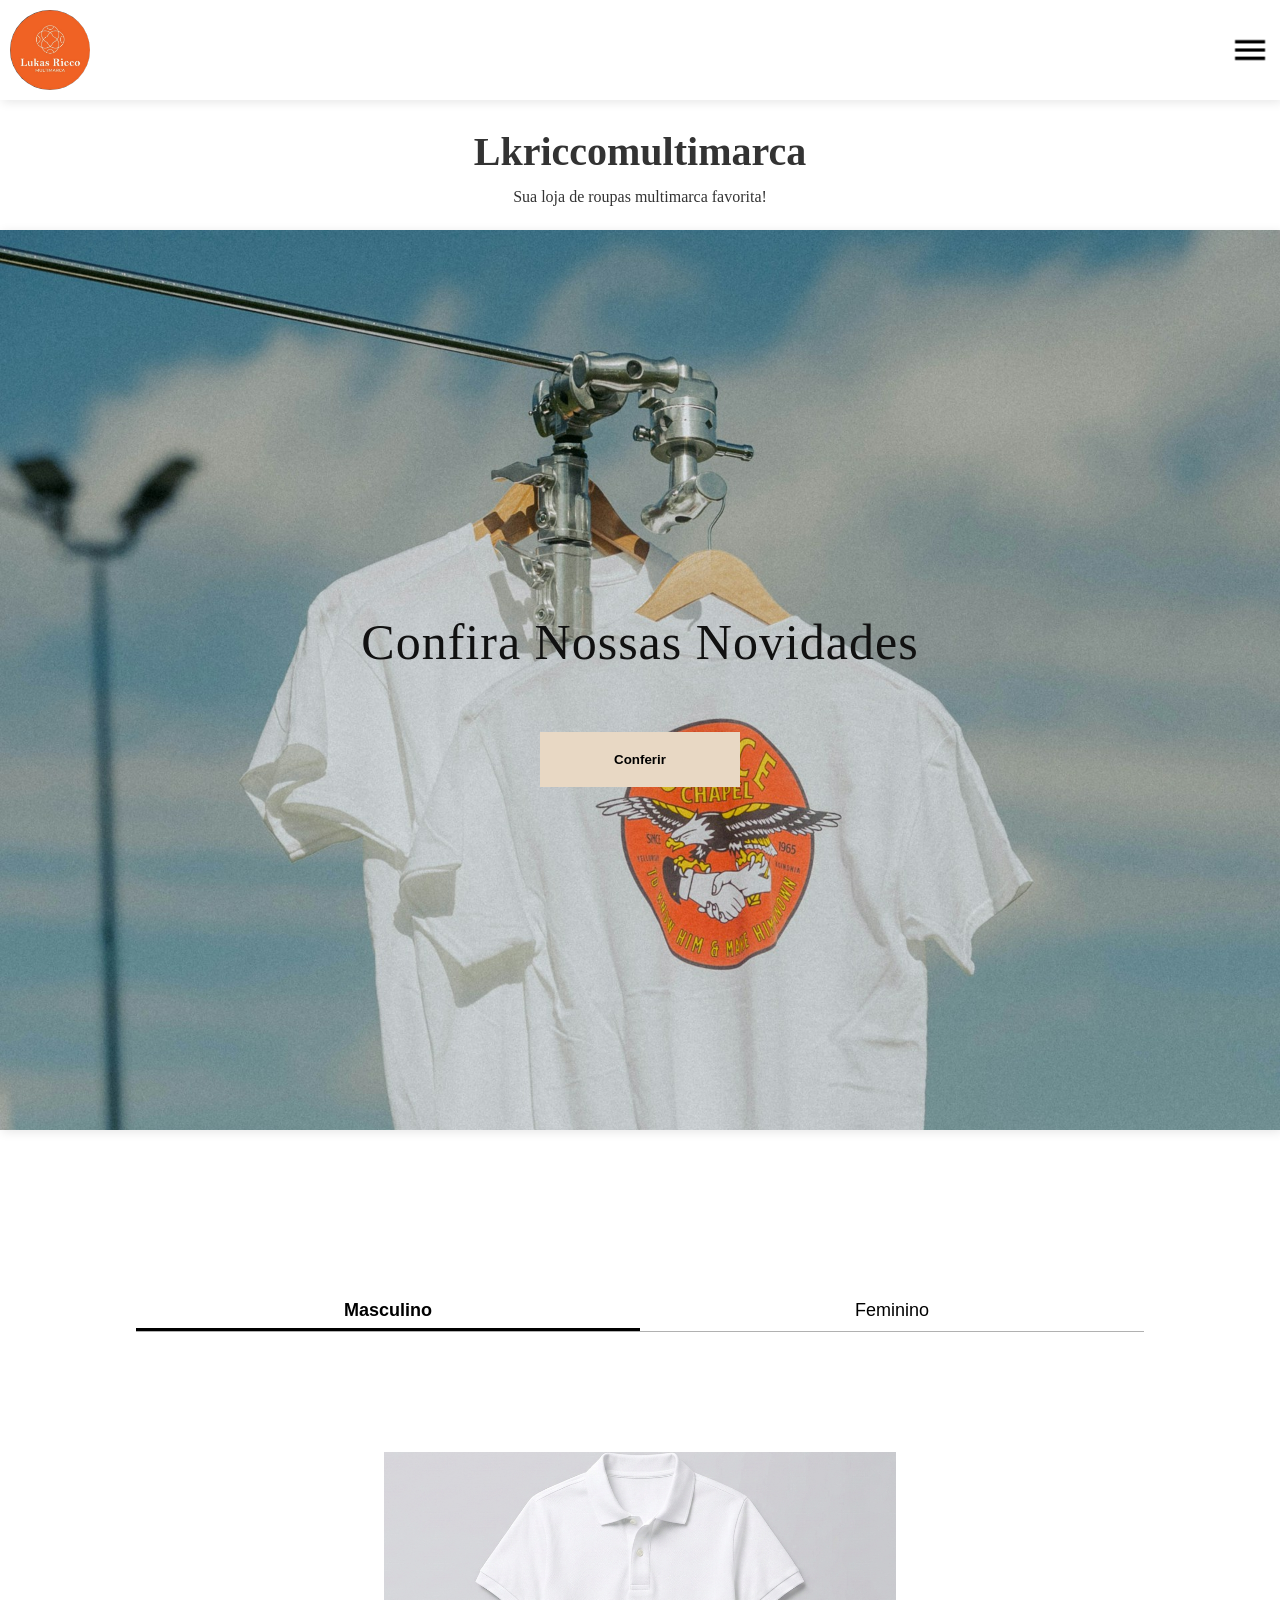
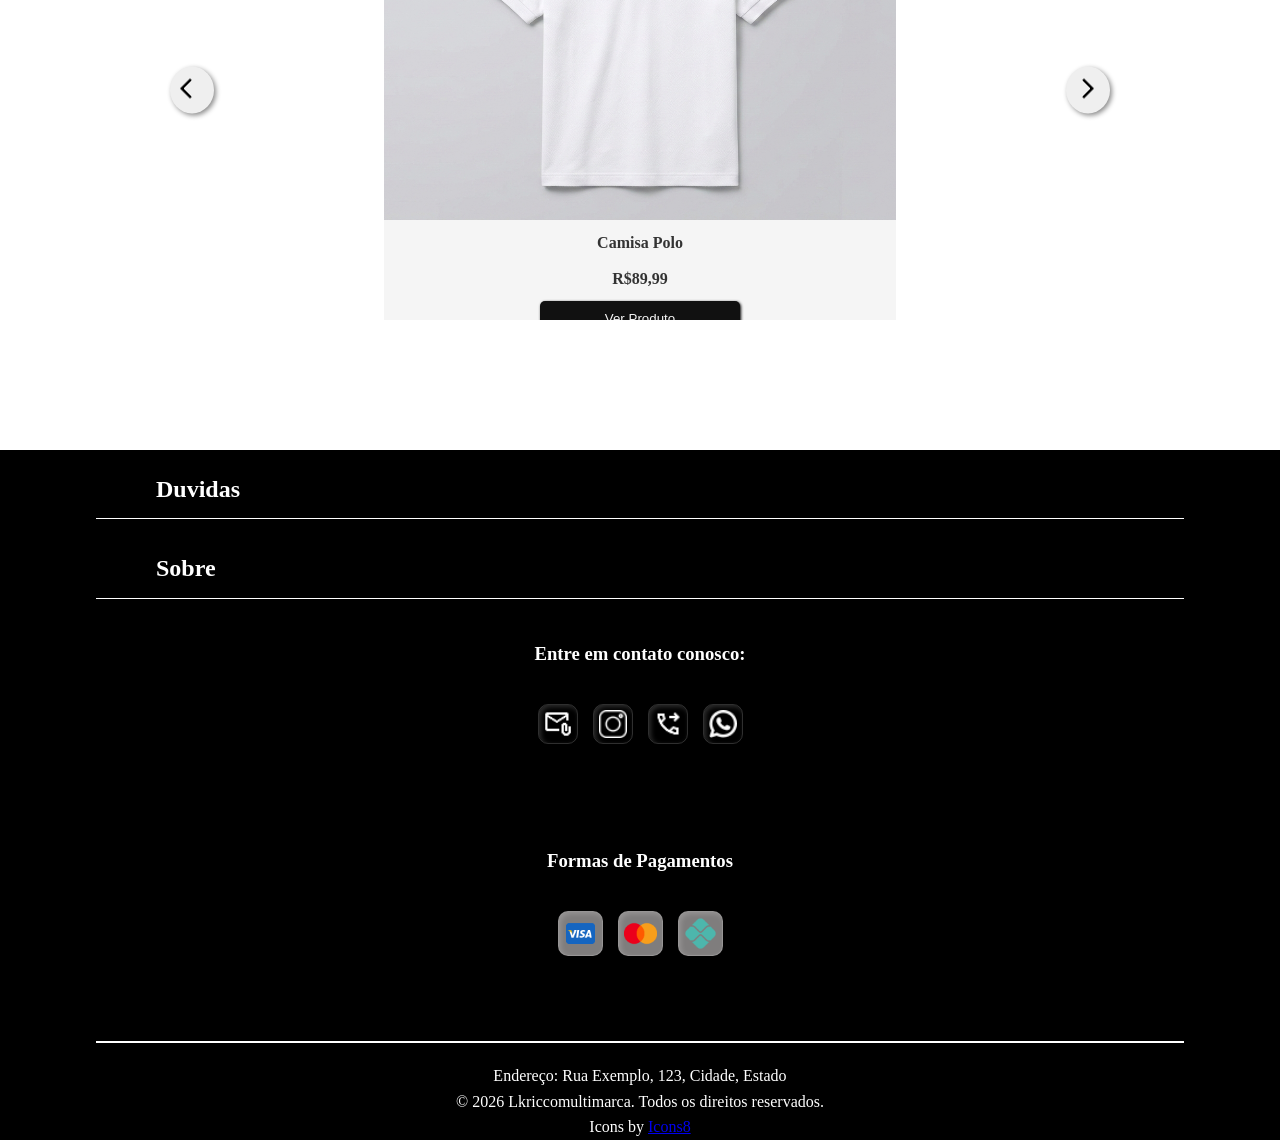
==== commit 6eea1036: "feat: butão ver produto funcionando, página de produto funcionando" ====
--- a/index.html
+++ b/index.html
@@ -116,6 +116,8 @@
 
 <script src="/assets/js/main.js" defer></script>
 <script src="/assets/js/products.js" defer></script>
-<script src="/assets/js/carrossel.js" ></script>
+<script src="/assets/js/carrossel.js" defer></script>
+<script src="/assets/js/verProduto.js"></script>
+<script src="/assets/js/pageProducts.js"></script>
 
 </html>
--- a/assets/css/style.css
+++ b/assets/css/style.css
@@ -291,14 +291,17 @@
 
 }
 .carregarProducts{
-    display: flex;
-    justify-content: center;
-    align-items: center;
-    width: 80%;
+    position: relative;
+    display: flex;
+    justify-content: center;
+    align-items: center;
+    width: 55%;
     overflow: hidden;
-    min-height: 60vh;
+    min-height: 52vh;
+  
 
     .mostrarProducts{
+        opacity: 0;
         position: absolute;
         display: flex;
         flex-direction: column;
@@ -308,6 +311,9 @@
         gap: 10px;
         background-color: var(--color-bg);
         box-shadow: 2px 2px -2px #00000020;
+        transition: all 2s ease-in-out;
+         pointer-events: none;
+
 
 
         img{
@@ -334,12 +340,16 @@
         button:hover{
             opacity: 80%;
         }
+
     }
    
 }
-.ativo{
+
+.mostrarProducts.ativo{
    opacity: 1;
-   z-index: 2;
+   transition: opacity 2s ease-in-out;
+     pointer-events: auto;
+  
 }
 .active{
     opacity: 1;
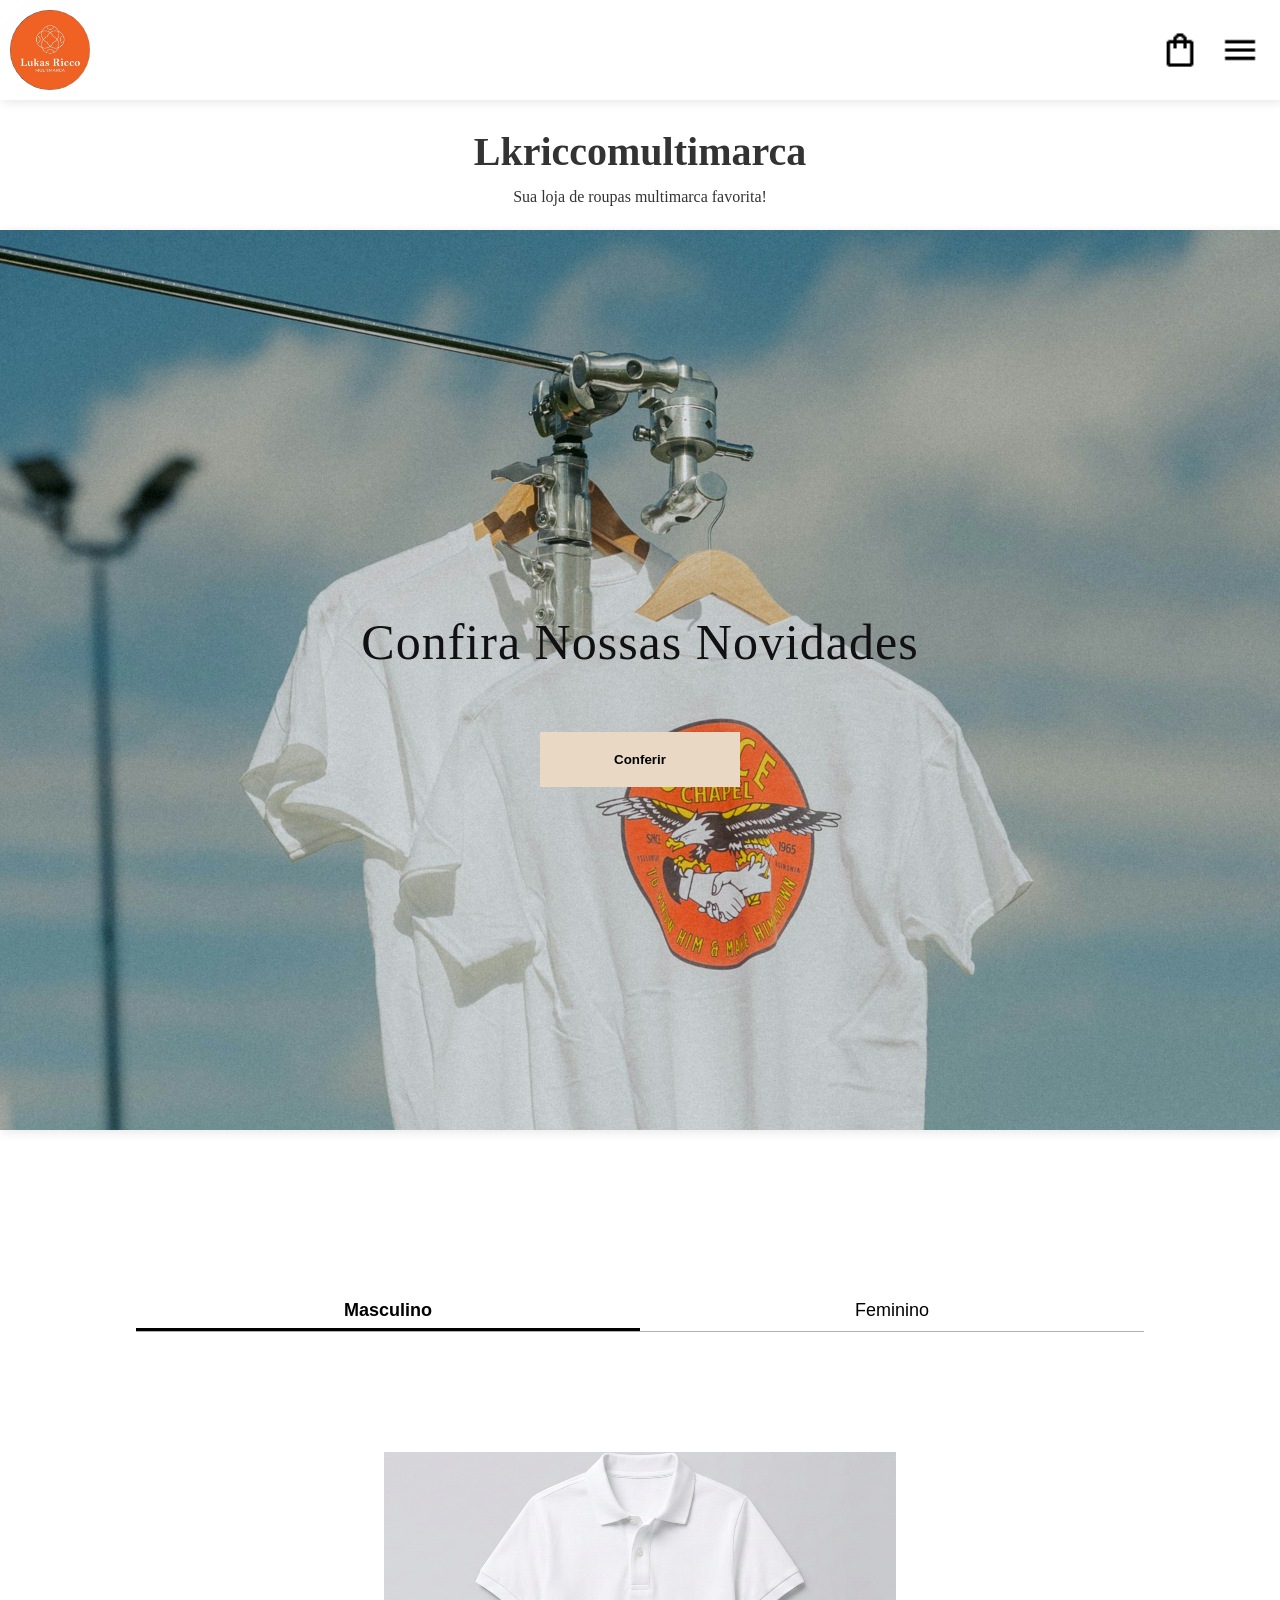
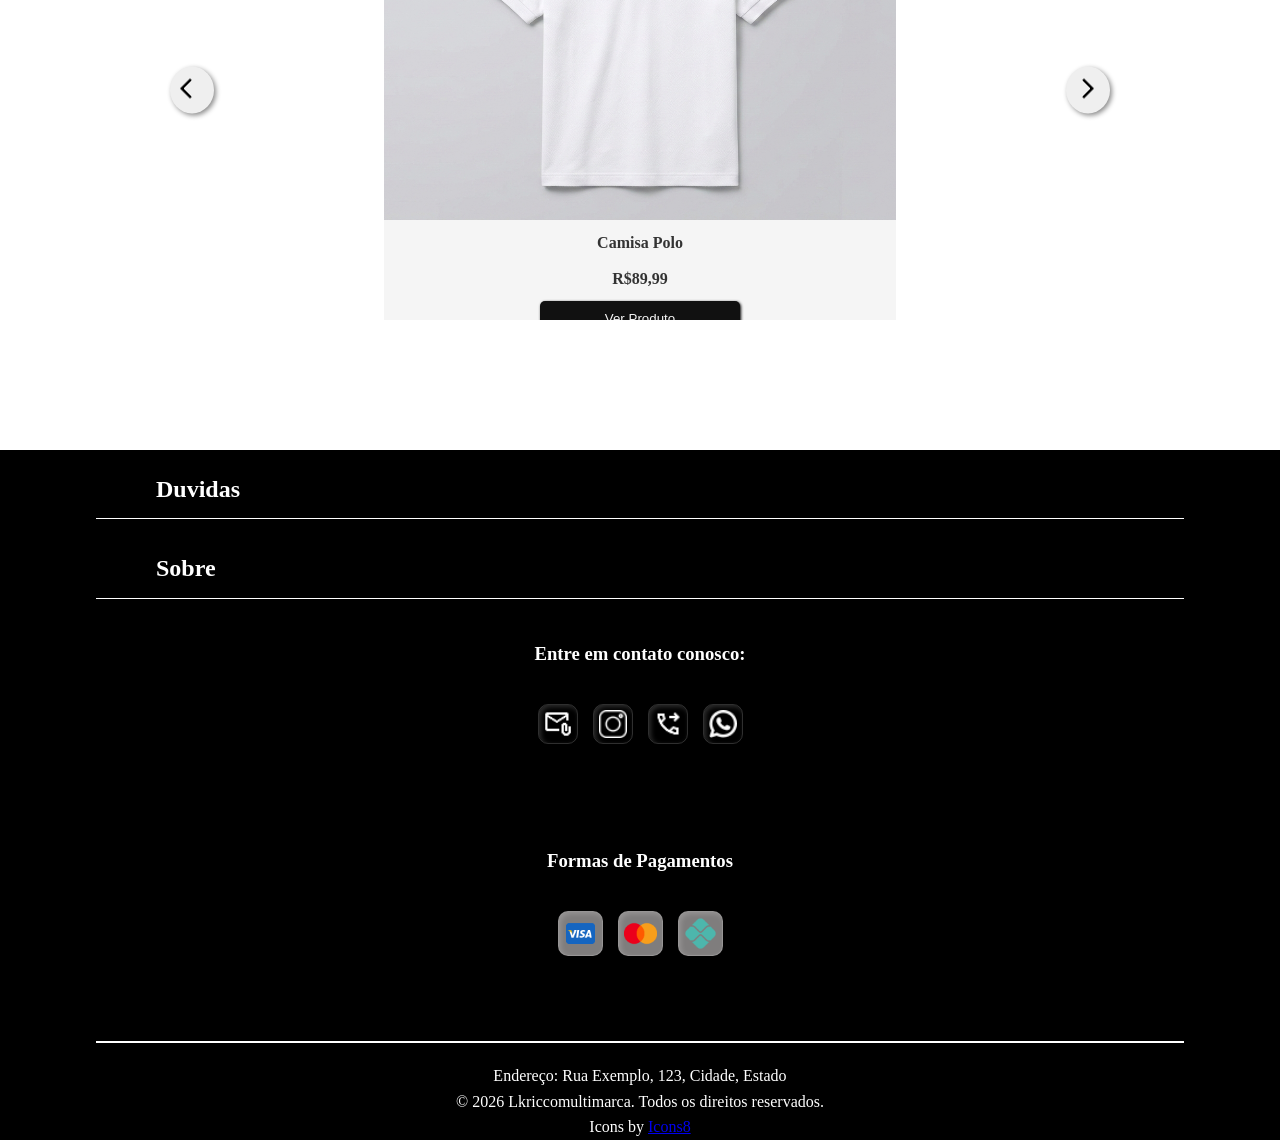
==== commit c19b3190: "feat: criação do carrinho" ====
--- a/index.html
+++ b/index.html
@@ -12,7 +12,10 @@
     <header>
         <nav class="nav-bar">
             <img src="/assets/images/logotipo.jpg" alt="Logo da Loja Lukas Ricco Multimarca" class="logotipo" />
-            <img src="/assets/images/menu_24dp_000000_FILL0_wght400_GRAD0_opsz24.png" alt="Icone de Menu" class="icone-menu" />
+            <section class="icones">
+                <img src="/assets/images/shopping_bag_24dp_000000_FILL0_wght400_GRAD0_opsz24.png" alt="icone Carrinho" class="iconeCarrinho">
+                <img src="/assets/images/menu_24dp_000000_FILL0_wght400_GRAD0_opsz24.png" alt="Icone de Menu" class="icone-menu" />
+            </section>
             <section class="menu-navegacao">
                 <img src="/assets/images/close_24dp_000000_FILL0_wght400_GRAD0_opsz24.png" alt="Icone de Fechar Menu"class="icone-fechar" onclick="fecharMenu()" />
                 <section class="menu-links">
@@ -117,7 +120,8 @@
 <script src="/assets/js/main.js" defer></script>
 <script src="/assets/js/products.js" defer></script>
 <script src="/assets/js/carrossel.js" defer></script>
-<script src="/assets/js/verProduto.js"></script>
-<script src="/assets/js/pageProducts.js"></script>
+<script src="/assets/js/verProduto.js" defer></script>
+<script src="/assets/js/pageProducts.js" defer></script>
+<script src="/assets/js/carrinho.js" defer></script>
 
 </html>
--- a/assets/css/style.css
+++ b/assets/css/style.css
@@ -42,7 +42,7 @@
 header {
     display: flex;
     width: 100%;
-    background-color:#ffffff70;
+    background-color:#ffffff;
     box-shadow: 2px 2px 10px rgba(0, 0, 0, 0.1);
 }
 header .nav-bar{
@@ -52,7 +52,29 @@
     align-items: center;
     width: 100%;
 
-}
+
+    .icones{
+        display: flex;
+        justify-content: end;
+        align-items: center;
+        gap: 20px;
+        width: 200px;
+        padding: 10px;
+        margin-right: 10px;
+
+        .iconeCarrinho, .icone-menu{
+            width: 40px;
+            height: 40px;
+            cursor: pointer;
+            transition: opacity .3s ease-in-out;
+        }
+        .iconeCarrinho:hover, .icone-menu:hover{
+            opacity: 0.3;
+        }
+
+    }
+}
+
 
 header nav .logotipo {
     width: 80px;
@@ -61,13 +83,7 @@
     border-radius: 50%;
 }
 
-nav .icone-menu {
-    width: 40px;
-    height: 40px;
-    cursor: pointer;
-    margin: 10px;
-    color: #333;
-}
+
 
  .menu-navegacao {
     position: absolute;
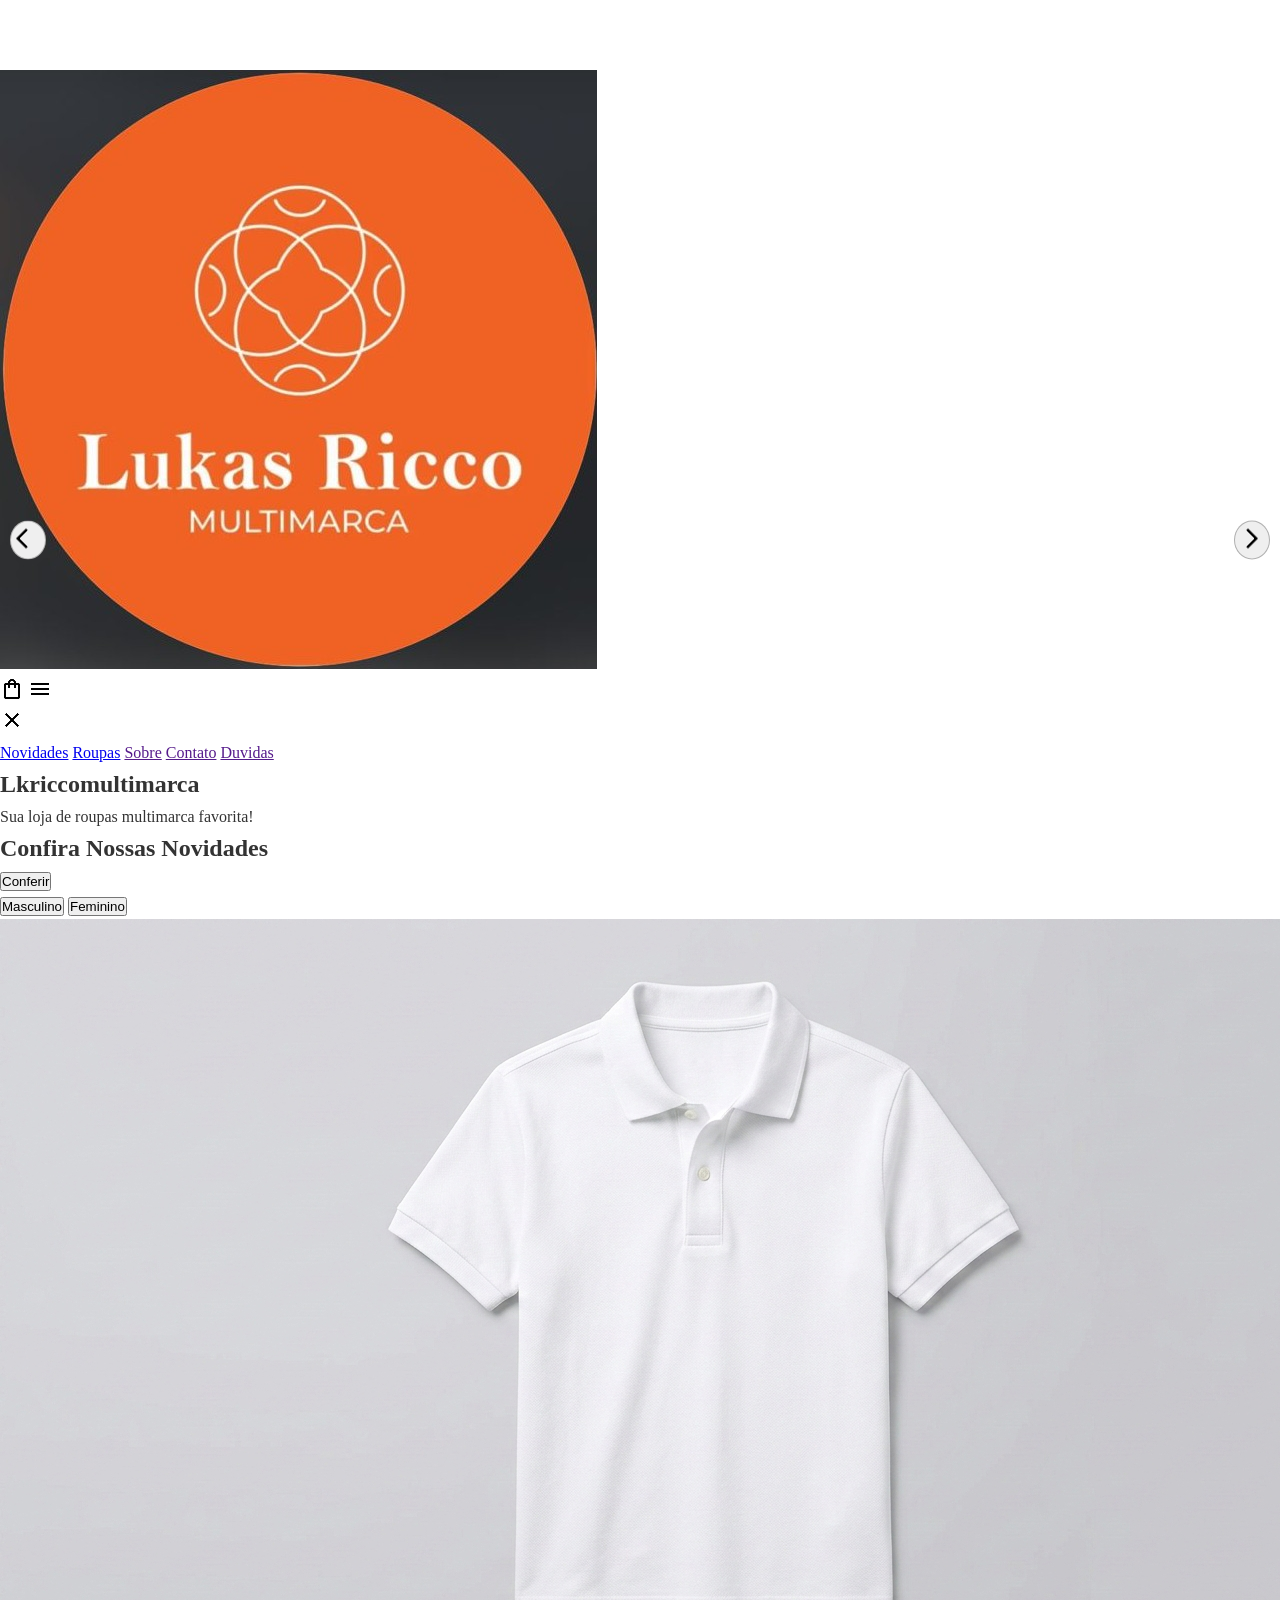
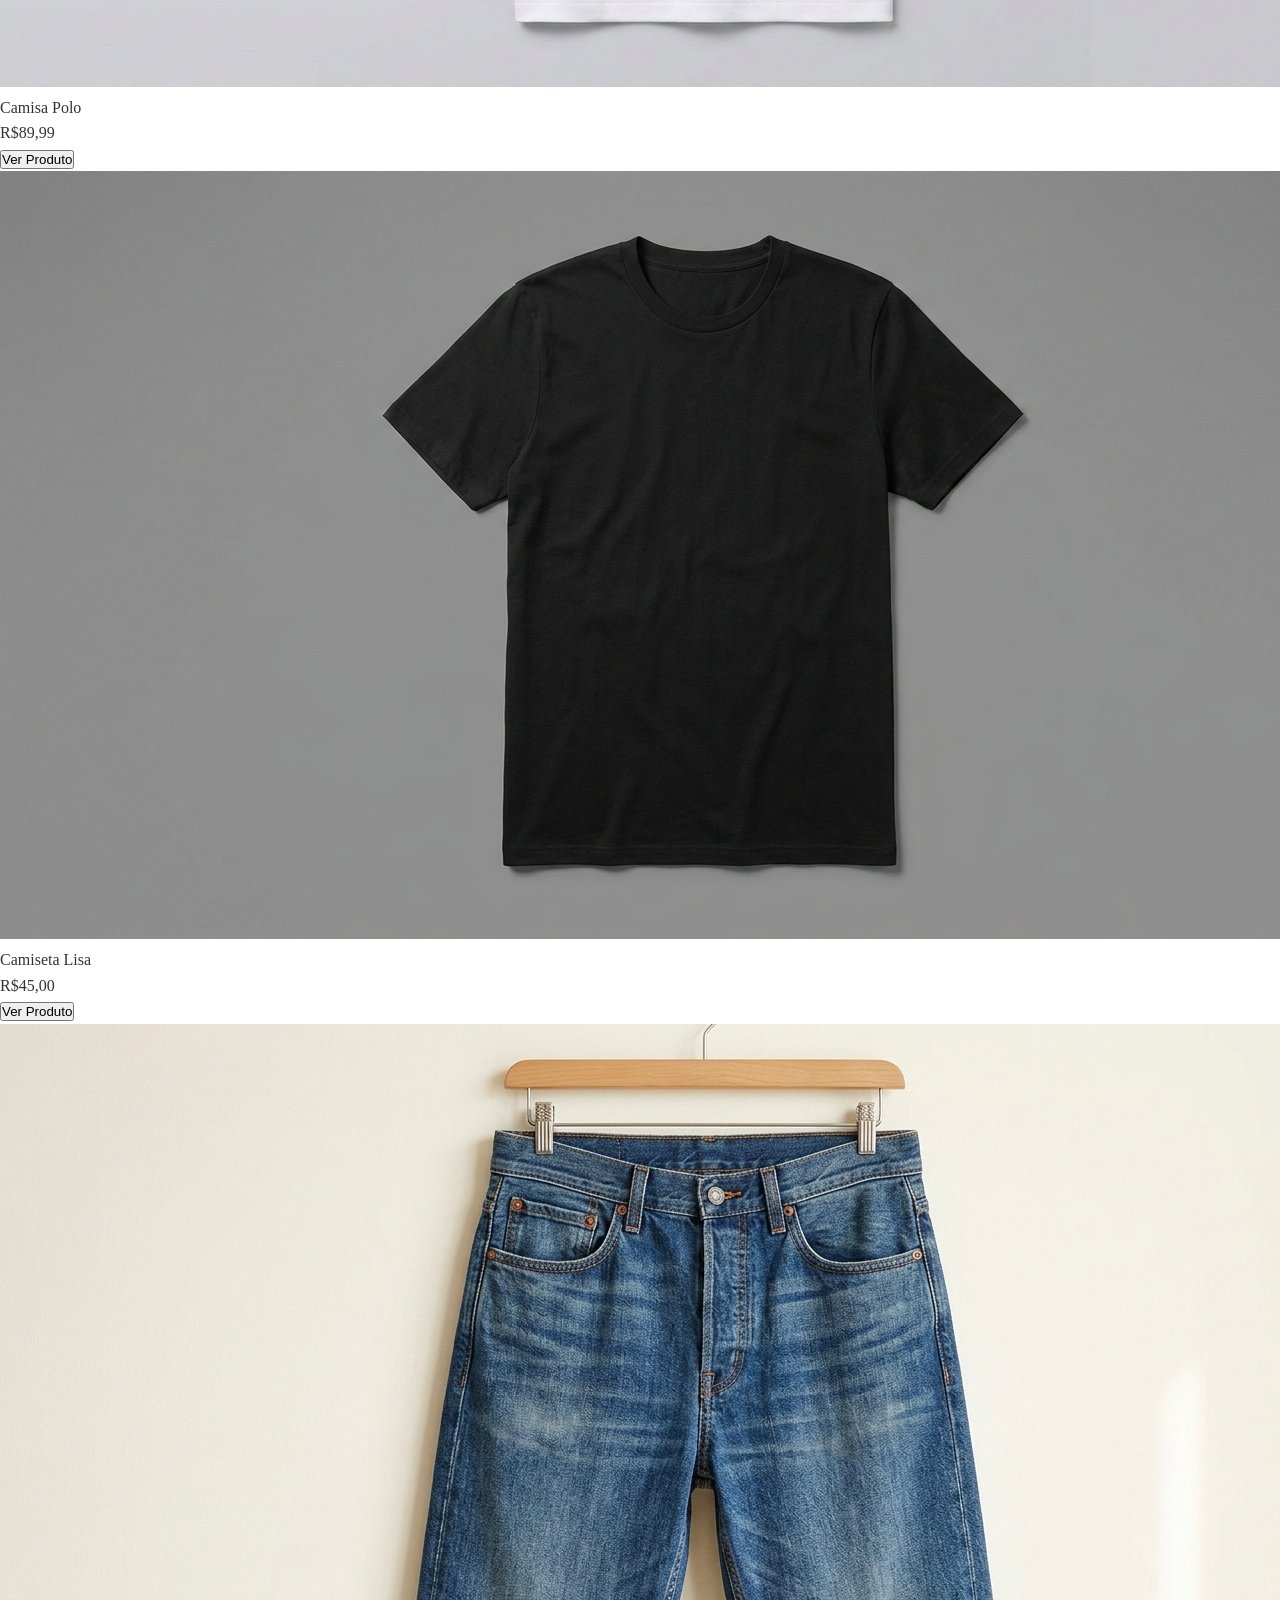
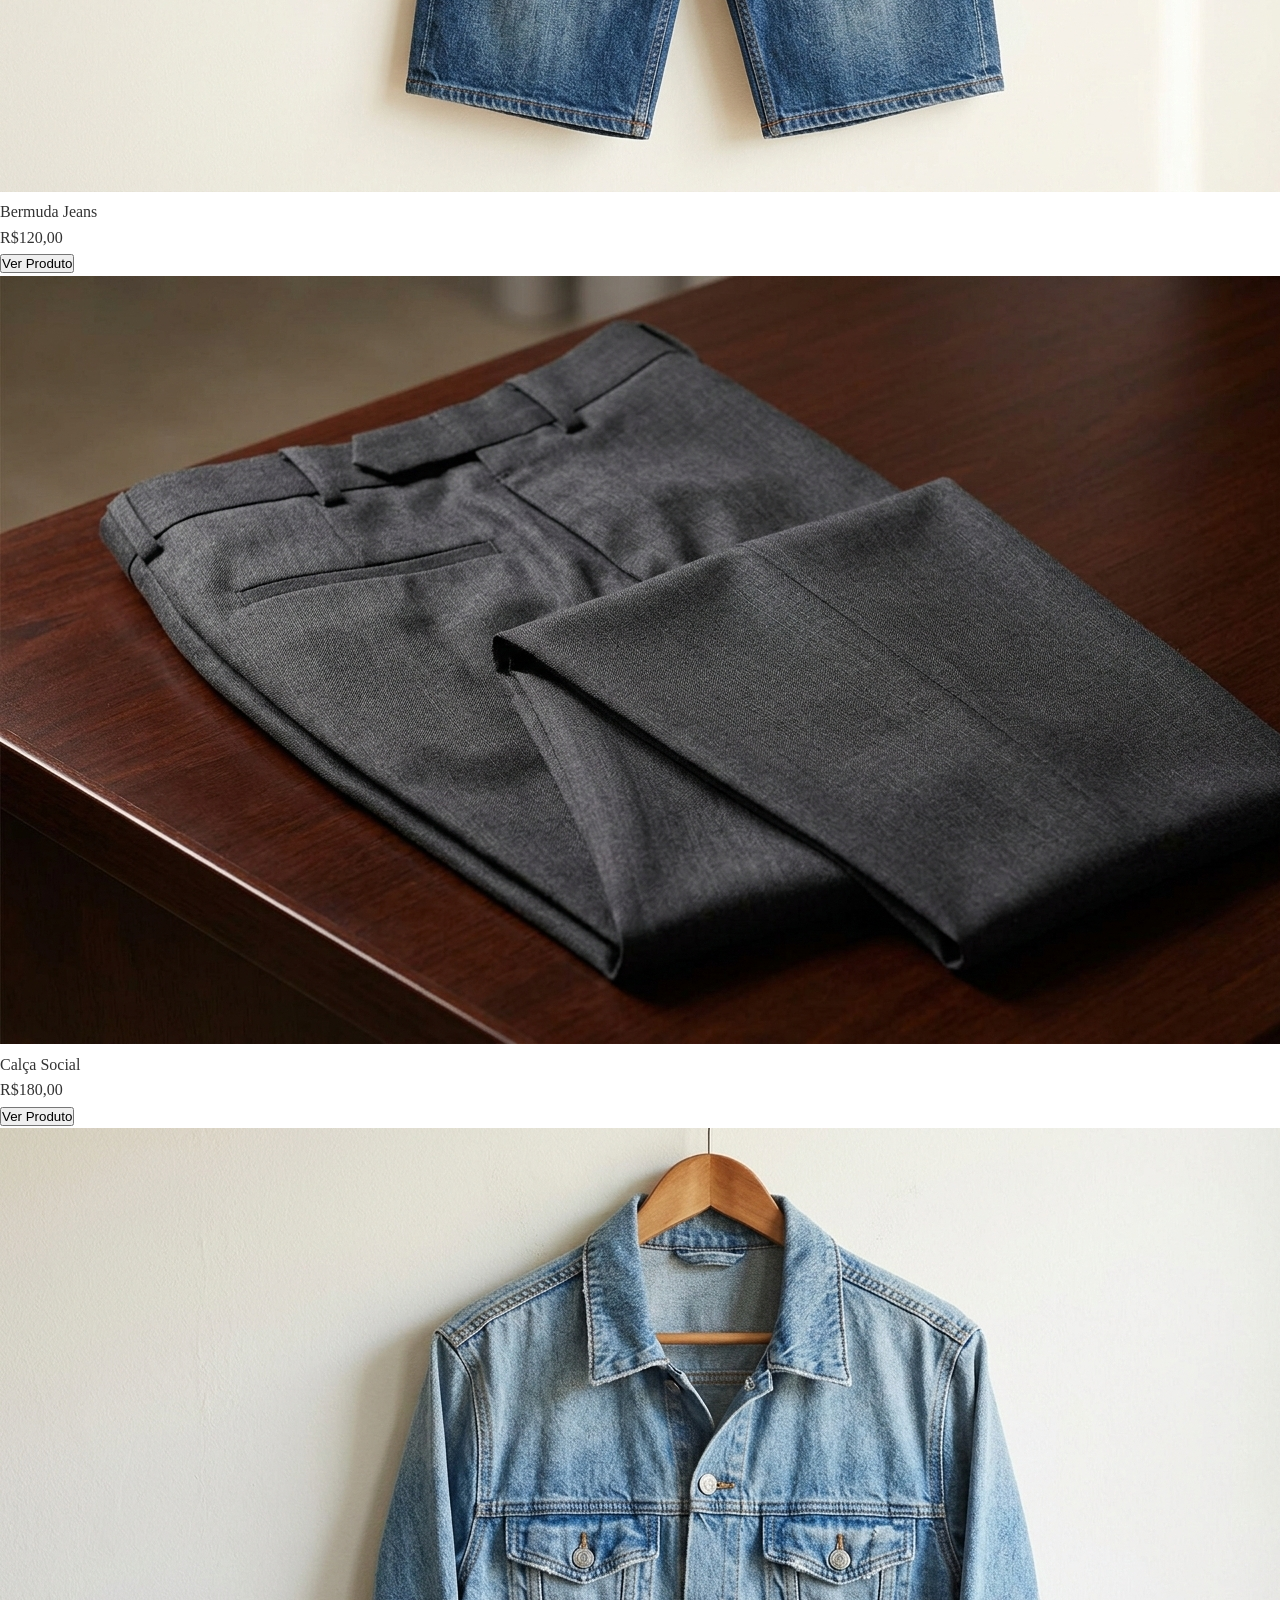
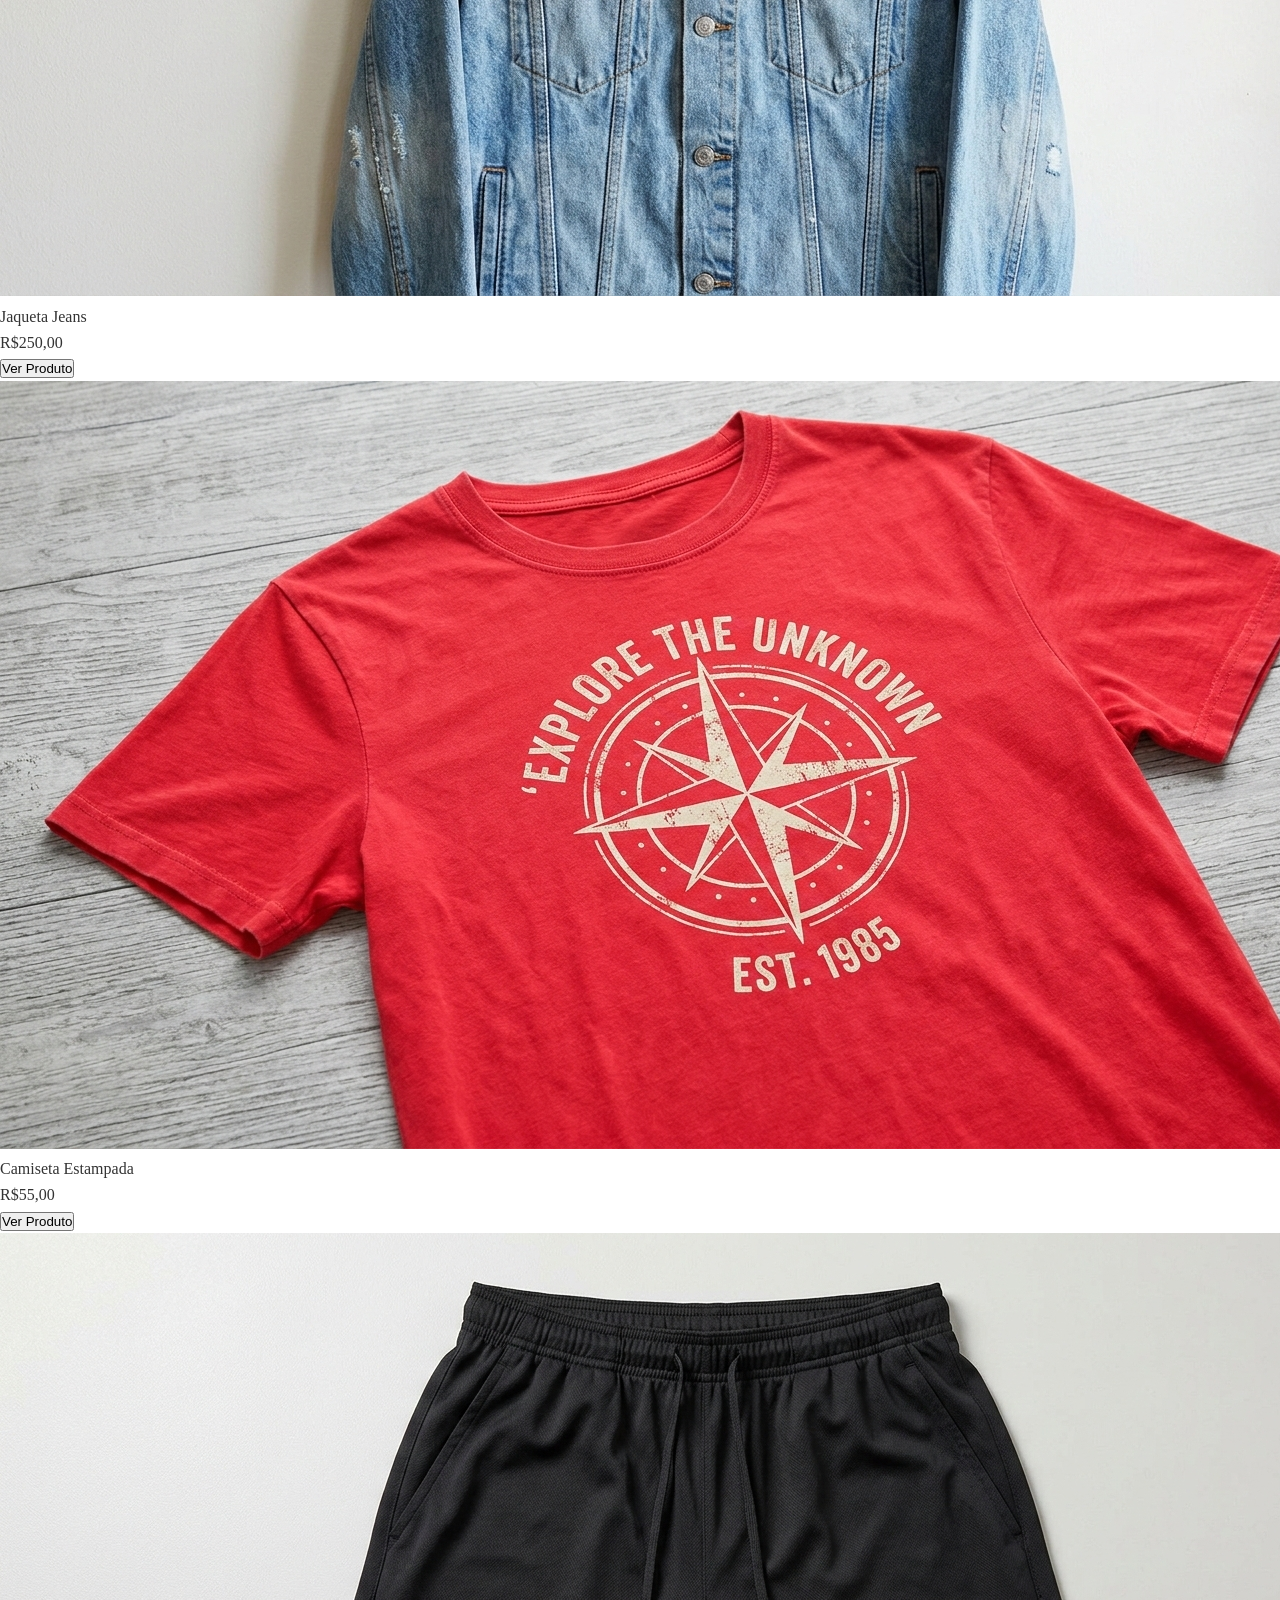
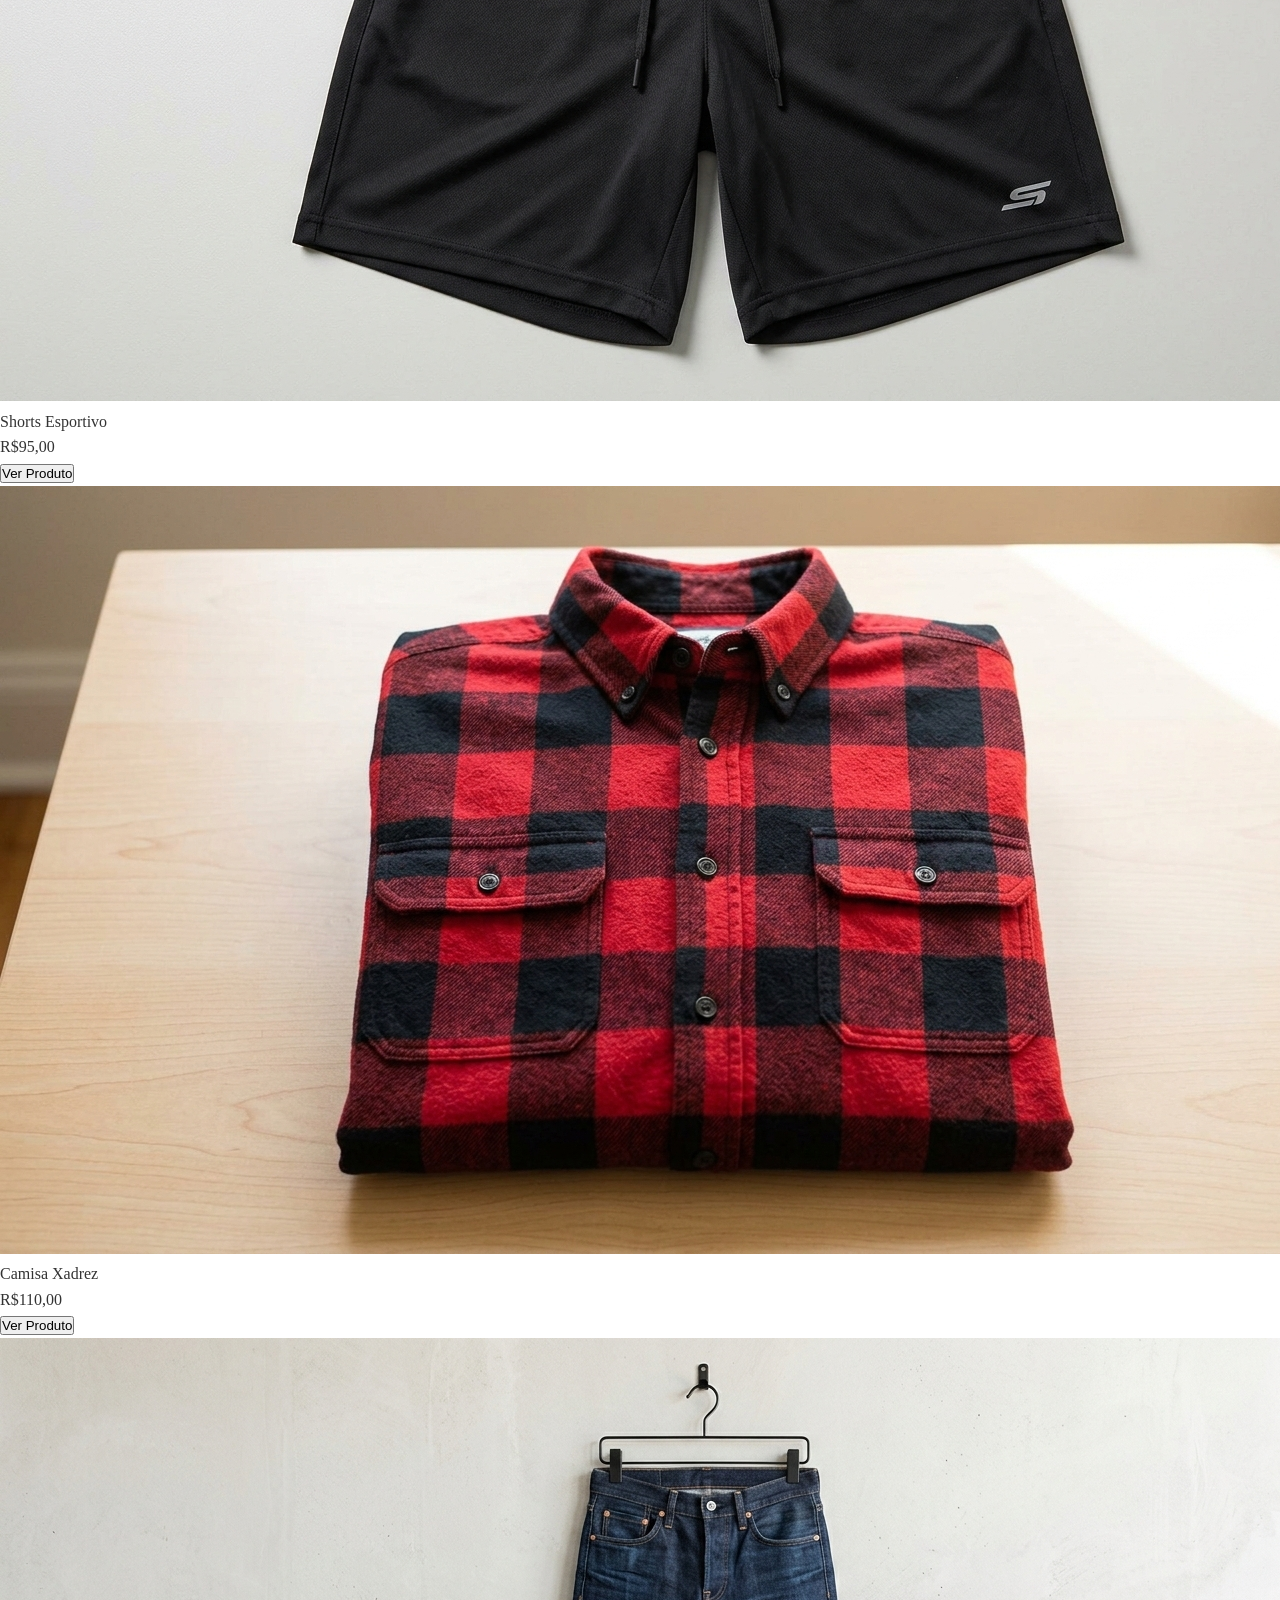
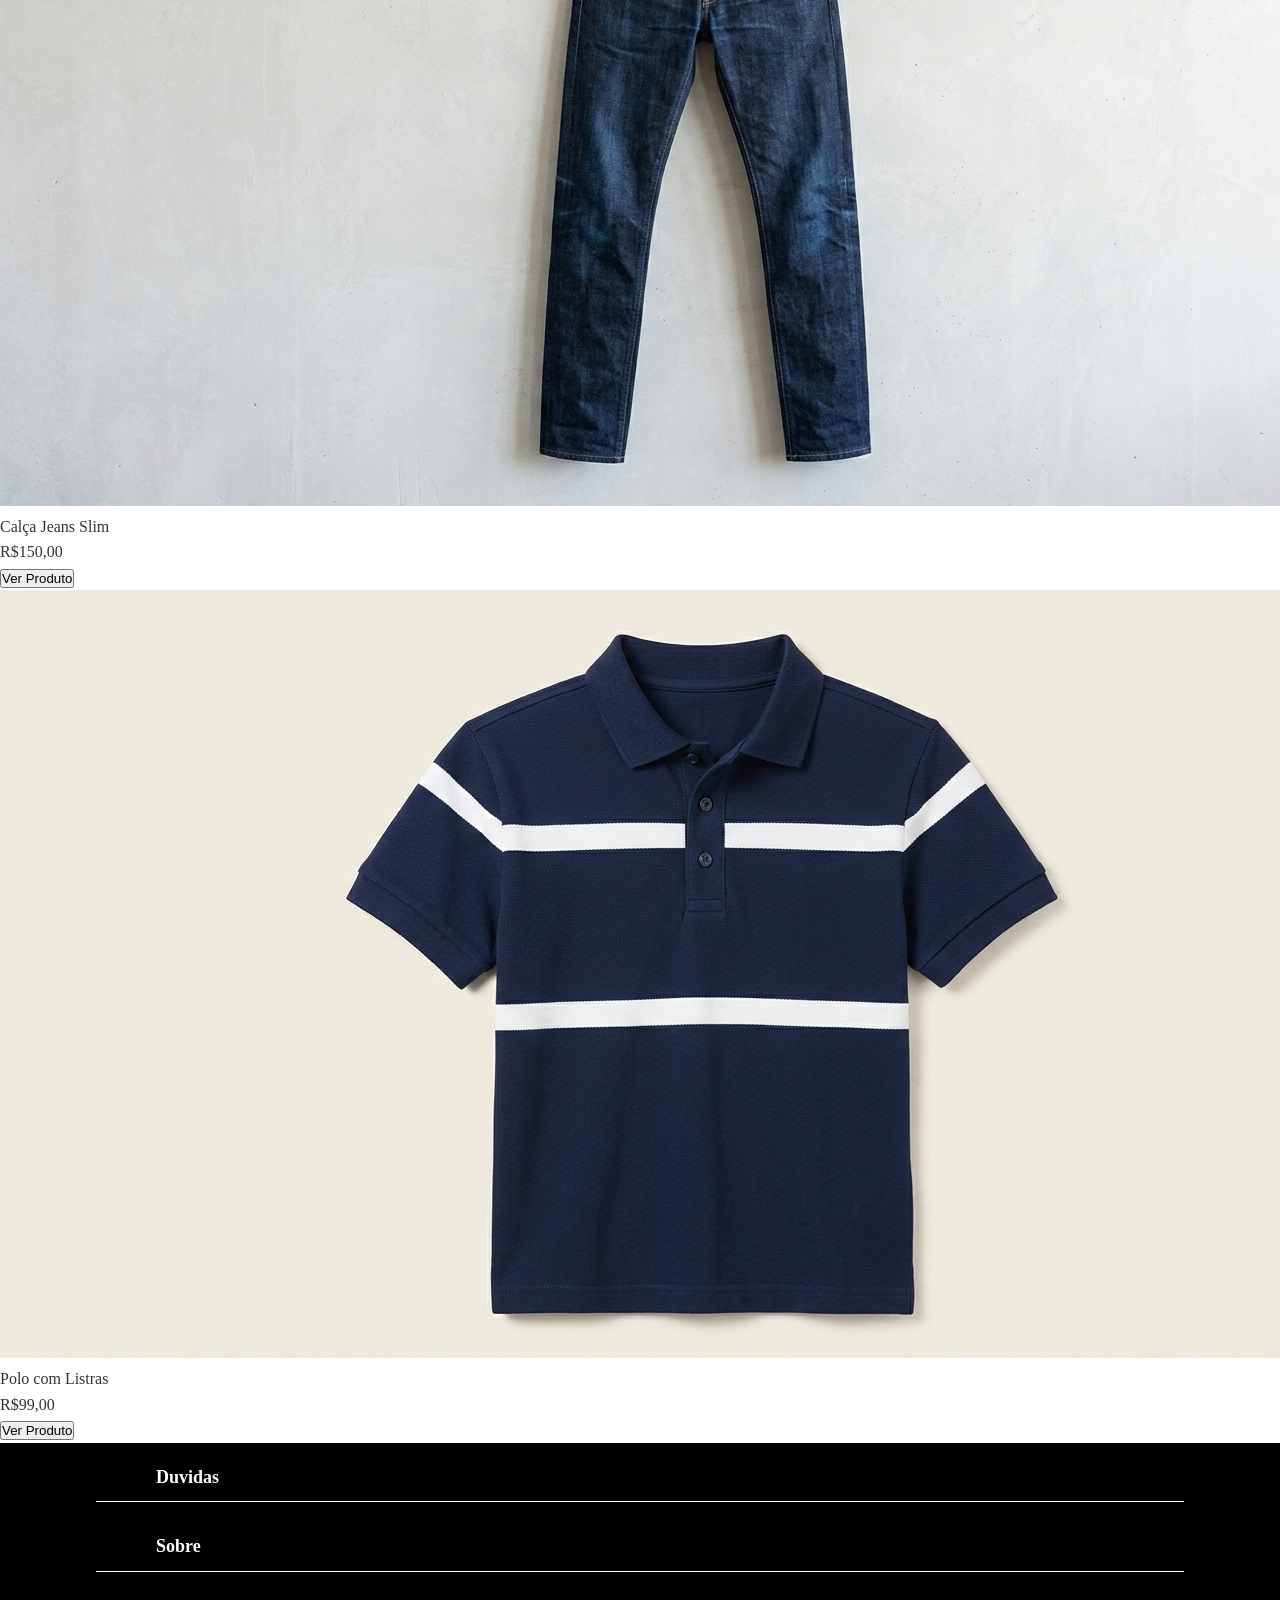
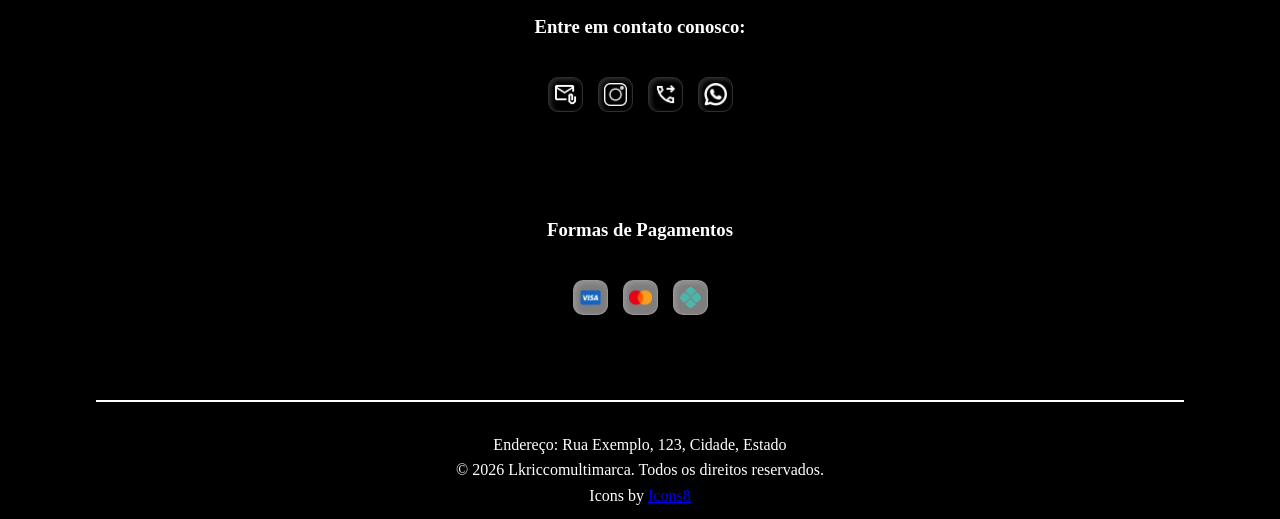
==== commit d3f722e0: "feat: button ver produto novidade funcionando" ====
--- a/index.html
+++ b/index.html
@@ -117,10 +117,12 @@
 
 </body>
 
+
+<script src="/assets/js/products.js" defer></script>
 <script src="/assets/js/main.js" defer></script>
-<script src="/assets/js/products.js" defer></script>
 <script src="/assets/js/carrossel.js" defer></script>
 <script src="/assets/js/verProduto.js" defer></script>
+<script src="/assets/js/verProductsNovidades.js"></script>
 <script src="/assets/js/pageProducts.js" defer></script>
 <script src="/assets/js/carrinho.js" defer></script>
 
--- a/assets/css/style.css
+++ b/assets/css/style.css
@@ -1,401 +1,394 @@
 @import url('https://fonts.googleapis.com/css2?family=Playfair+Display+SC:ital,wght@0,400;0,700;0,900;1,400;1,700;1,900&display=swap');
 @import url('https://fonts.googleapis.com/css2?family=Montserrat:ital,wght@0,100..900;1,100..900&display=swap');
 
-:root{
-          /* Cores */
-    --color-primary:#111111;
-    --color-secondary:#E8D8C4;
-    --color-bg :#F5F5F5;
-
-        /* Fontes */
-    --font-title: 'Playfair Display',serif;
+:root {
+    /* Cores */
+    --color-primary: #111111;
+    --color-secondary: #E8D8C4;
+    --color-bg: #F5F5F5;
+
+    /* Fontes */
+    --font-title: 'Playfair Display', serif;
     --font-text: 'Montserrat', sans-serif;
 
 
 }
 
-@keyframes buttonFecharMenu {
-    0%{
-        transform:scale(1) ;
-
-        
-    }
-    100%{
-        transform:scale(1.1);
-    }
-}
 * {
     margin: 0;
     padding: 0;
     box-sizing: border-box;
 }
-html{
-    scroll-behavior: smooth;
-}
+
 body {
     font-family: (var(--font-text));
     color: #333;
     line-height: 1.6;
+    margin-top: 70px;
     overflow-x: hidden;
-}
-
-header {
-    display: flex;
-    width: 100%;
-    background-color:#ffffff;
-    box-shadow: 2px 2px 10px rgba(0, 0, 0, 0.1);
-}
-header .nav-bar{
-    position: relative;
-    display: flex;
-    justify-content: space-between;
-    align-items: center;
-    width: 100%;
-
-
-    .icones{
-        display: flex;
-        justify-content: end;
+
+}
+
+/* Mobile-firts */
+@media (max-width: 768px) {
+    header {
+        position: fixed;
+        top: 0;
+        left: 0;
+        display: flex;
+        width: 100%;
+        background-color: #ffffff;
+        box-shadow: 2px 2px 10px rgba(0, 0, 0, 0.1);
+        z-index: 999;
+    }
+
+    header .nav-bar {
+        padding: 0 10px;
+        display: flex;
+        align-items: center;
+        justify-content: space-between;
+        width: 100%;
+
+
+        .icones {
+            display: flex;
+            align-items: center;
+            gap: 20px;
+
+            .iconeCarrinho,
+            .icone-menu {
+                width: 30px;
+                height: 30px;
+                cursor: pointer;
+                transition: opacity .3s ease-in-out;
+            }
+
+            .iconeCarrinho:hover,
+            .icone-menu:hover {
+                opacity: 0.3;
+            }
+
+        }
+    }
+
+
+    header nav .logotipo {
+        width: 50px;
+        height: auto;
+        margin: 10px;
+        border-radius: 50%;
+    }
+
+    .menu-navegacao {
+        position: fixed;
+        left: 0;
+        top: 0;
+        display: flex;
+        flex-direction: column;
+        align-items: center;
+        width: 100%;
+        height: 100vh;
+        background-color: #fbf6f6;
+        clip-path: circle(0% at 100% 0%);
+        gap: 50px;
+        z-index: 998;
+
+    }
+
+    .menu-navegacao .menu-links {
+        display: flex;
+        flex-direction: column;
+        justify-content: center;
         align-items: center;
         gap: 20px;
+
+    }
+
+    .menu-links a {
+        width: 100px;
+        color: #0d0d0d;
+        text-decoration: none;
+        font-weight: bold;
+        font-size: 18px;
+    }
+
+
+    .icone-fechar {
+        justify-self: end;
+        align-self: flex-start;
+        margin: 10px 0 0 15px;
+        padding: 5px;
+        border-radius: 50%;
+        border: none;
+        transition: 0.8s ease-in-out;
+        cursor: pointer;
+    }
+
+
+    .container-corpo {
+        display: flex;
+        flex-direction: column;
+        align-items: center;
+        justify-content: center;
+        width: 100vw;
+
+    }
+
+    .apresentacao {
+        text-align: center;
+        margin: 20px;
+        font-weight: 400;
+        font-style: normal;
+
+        h1 {
+            font-family: var(--font-title);
+            font-size: 28px;
+        }
+    }
+
+    .card-secao {
+        padding: 10px;
+        min-height: 100vh;
+        overflow: hidden;
+    }
+
+
+    #card-novidades {
+        display: flex;
+        flex-direction: column;
+        justify-content: center;
+        align-items: center;
+        padding: 20px;
+        width: 100vw;
+        min-height: 100vh;
+        margin-bottom: 20px;
+        box-shadow: 2px 2px 10px rgba(0, 0, 0, 0.1);
+        overflow: hidden;
+        background: url(/assets/images/keagan-henman-XYtuOYfIg_M-unsplash.jpg);
+        background-position: center;
+        background-size: cover;
+
+
+
+        .titleNovidades {
+            font-family: var(--font-title);
+            font-weight: 700;
+            color: var(--color-primary);
+            border-radius: 10px 0;
+            background: rgba(30, 28, 28, 0.53);
+            backdrop-filter: blur(4px);
+            padding: 20px 40px;
+            letter-spacing: 1px;
+            text-align: center;
+            margin-bottom: 20px;
+            color: #fff;
+        }
+
+        .buttonnovidades {
+            background: #000;
+            color: #fff;
+            font-family: var(--font-text);
+            font-weight: bold;
+            font-size: 16px;
+            border: none;
+            width: 200px;
+            padding: 20px 32px;
+            font-weight: 600;
+            cursor: pointer;
+            border-radius: 10px 0;
+            border-top: 3px solid;
+            border-bottom: 3px solid;
+
+
+        }
+    }
+
+
+    .containerRoupas {
+        width: 100%;
+        height: 100vh;
+        display: flex;
+        justify-content: center;
+        align-items: center;
+    }
+
+    .containerbutton {
+        display: flex;
+        justify-content: center;
+        align-items: center;
+        width: 100vw;
+        padding: 10px;
+    }
+
+    .buttonmascfemin {
+        position: relative;
+        padding: 10px;
+        width: 40%;
+        border: none;
+        background-color: #fff;
+        font-size: 18px;
+        font-family: "Manrope", sans-serif;
+        border-bottom: 1px solid #0000004e;
+        cursor: pointer;
+    }
+
+    #buttonmasc::after {
+        content: " ";
+        position: absolute;
+        right: 0;
+        bottom: 0;
+        width: 0;
+        height: 3px;
+        background: #000;
+        transition: 0.7s ease-in-out;
+    }
+
+    #buttonmasc.active::after {
+        width: 100%;
+    }
+
+    #buttonfemin::after {
+        content: " ";
+        position: absolute;
+        left: 0;
+        bottom: 0;
+        width: 0;
+        height: 3px;
+        background-color: #000;
+        transition: 0.7s ease-in-out;
+    }
+
+    #buttonfemin.active::after {
+        width: 100%;
+    }
+
+
+    .buttonmascfemin.active {
+        transition: 0.9s ease-in-out;
+        font-weight: bold;
+    }
+
+    .cardroupa h2 {
+        align-self: end;
+
+    }
+
+    .produtoRoupa {
+        display: flex;
         width: 200px;
-        padding: 10px;
-        margin-right: 10px;
-
-        .iconeCarrinho, .icone-menu{
-            width: 40px;
-            height: 40px;
-            cursor: pointer;
-            transition: opacity .3s ease-in-out;
-        }
-        .iconeCarrinho:hover, .icone-menu:hover{
-            opacity: 0.3;
-        }
-
-    }
-}
-
-
-header nav .logotipo {
-    width: 80px;
-    height: auto;
-    margin: 10px;
-    border-radius: 50%;
-}
-
-
-
- .menu-navegacao {
-    position: absolute;
-    top: 0;
-    display: flex;
-    flex-direction: column;
-    align-items:center ;
-    width: 100%;
-    height: 100vh;
-    background-color:#fbf6f6;
-    clip-path: circle(0% at 100% 0%);
-    gap: 50px;
-
-}
-.menu-navegacao .menu-links{
-    display: flex;
-    flex-direction: column;
-    justify-content: center;
-    align-items: center;
-    gap: 20px;
-    width: 50vw;
-    height: 50vh;
-
-}
-
-.menu-links a {
-    width: 100px;
-    color: #0d0d0d;
-    text-decoration: none;
-    font-weight: bold;
-    font-size: 18px;
-}
-.menu-links a::after{
-    content: " ";
-    position: absolute;
-    width: 0;
-    height: 3px;
-    left: 0;
-    bottom: 0;
-    background: linear-gradient(to left, #0000006d, #b49d9d);
-    transition:  0.7s ease-in-out;
-}
-.menu-links a:hover::after{
-    width: 100%;
-    
-}
-
-.icone-fechar {
-    justify-self: end;
-    align-self: flex-start;
-    margin: 10px 0 0 15px;
-    padding: 5px;
-    border-radius: 50%;
-    border: none;
-    box-shadow: 2px 2px 5px rgba(26, 10, 10, 0.421);
-    transition: 0.8s ease-in-out;
-    cursor: pointer;
-    animation: buttonFecharMenu 5s infinite linear;
-}
-
-.icone-fechar:hover {
-    transition: 0.8s ease-in-out;
-    background-color: #ffffff;
-}
-
-.container-corpo {
-    display: flex;
-    flex-direction: column;
-    align-items: center;
-    width: 100vw;
-}
-
-.apresentacao {
-    text-align: center;
-    margin: 20px;
-    font-weight: 400;
-    font-style: normal;
-
-    h1{
-        font-family: var(--font-title);
-        font-size: clamp(16px , 5vw, 40px);
-    }
-}
-
-.card-secao{
-    padding: 20px;
-    min-height: 100vh;
-    overflow: hidden;
-}
-
-
-#card-novidades{
-    display: flex;
-    flex-direction: column;
-    justify-content: center;
-    align-items: center;
-    padding: 20px;
-    width: 100vw;
-    min-height: 100vh;
-    margin-bottom: 20px;
-    box-shadow: 2px 2px 10px rgba(0, 0, 0, 0.1);
-    overflow: hidden;
-    background: url(/assets/images/keagan-henman-XYtuOYfIg_M-unsplash.jpg);
-    background-size: cover;
-    gap: 20px;
-
-        
-    .titleNovidades{
-        font-family: var(--font-title);
-        font-size: clamp(14px, 10vw, 50px);
-        font-weight: 500;
-        color: var(--color-primary);
-        margin: 10px;
-        /* background: rgba(255, 255, 255, 0.082);
-        backdrop-filter: blur(8px); */
-        padding: 20px 40px;
-        border-radius: 8px;
-        letter-spacing: 1px;
-    }
-
-    .buttonnovidades{
-        background: var(--color-secondary);
-        border: none;
-        width: 200px;
-        padding: 20px 32px;
-        font-weight: 600;
+        height: 200px;
+        box-shadow: 2px 2px 10px #00000060;
+        overflow: hidden;
+        padding: 5px;
+        border-radius: 50%;
+        margin: 20px;
+
+    }
+
+    .linkroupas {
         cursor: pointer;
-        transition: transform 0.5s ease-in-out, background 0.5s ease-in-out;
-    }
-    .buttonnovidades:hover{
-        background: #d6c2a5;
-        transform: scale(1.05) translate(12px, 12px);
-        
-    }
-}
-
-
-.containerRoupas {
-    width: 100%;
-    height: 100vh;
-    display: flex;
-    justify-content: center;
-    align-items: center;
-}
-.containerbutton{
-    display: flex;
-    justify-content: center;
-    align-items: center;
-    width: 100vw;
-    padding: 10px;
-}
-.buttonmascfemin {
-    position: relative;
-    padding: 10px;
-    width: 40%;
-    border: none;
-    background-color: #fff;
-    font-size: 18px;
-    font-family: "Manrope", sans-serif;
-    border-bottom: 1px solid #0000004e;
-    cursor: pointer;
-}
-
-#buttonmasc::after {
-    content: " ";
-    position: absolute;
-    right: 0;
-    bottom: 0;
-    width: 0;
-    height: 3px;
-    background: #000;
-    transition:  0.7s ease-in-out;
-}
-#buttonmasc.active::after{
-    width: 100%;
-}
-#buttonfemin::after{
-    content: " ";
-    position: absolute;
-    left: 0;
-    bottom: 0;
-    width: 0;
-    height: 3px;
-    background-color: #000;
-    transition: 0.7s ease-in-out;
-}
-#buttonfemin.active::after{
-    width: 100%;
-}
-
-
-.buttonmascfemin.active {
-    transition: 0.9s ease-in-out;
-    font-weight: bold;
-}
-.cardroupa h2{
-    align-self: end;
-
-}
-.produtoRoupa {
-    display: flex;
-    width: 200px;
-    height: 200px;
-    box-shadow: 2px 2px 10px #00000060;
-    overflow: hidden;
-    padding: 5px;
-    border-radius: 50%;
-    margin: 20px;
-
-}
-.linkroupas{
-    cursor: pointer;
-}
-#card-roupas{
-    position: relative;
-    display: flex;
-    flex-direction: column;
-    justify-content: space-evenly;
-    align-items: center;
-    width: 100%;
-
-}
-.carregarProducts{
-    position: relative;
-    display: flex;
-    justify-content: center;
-    align-items: center;
-    width: 55%;
-    overflow: hidden;
-    min-height: 52vh;
-  
-
-    .mostrarProducts{
+    }
+
+    #card-roupas {
+        position: relative;
+        display: flex;
+        flex-direction: column;
+        justify-content: space-evenly;
+        align-items: center;
+        width: 100%;
+
+    }
+
+    .carregarProducts {
+        position: relative;
+        display: flex;
+        justify-content: center;
+        align-items: center;
+        width: 100%;
+        overflow: hidden;
+        min-height: 60vh;
+
+    }
+
+    .mostrarProducts {
         opacity: 0;
         position: absolute;
         display: flex;
         flex-direction: column;
         justify-content: center;
         align-items: center;
-        width: clamp(400px, 40vw, 800px);
         gap: 10px;
+        width: 200px;
         background-color: var(--color-bg);
         box-shadow: 2px 2px -2px #00000020;
         transition: all 2s ease-in-out;
-         pointer-events: none;
-
-
-
-        img{
-            width: clamp(400px, 40vw, 800px);
-            height: 400px;
-            object-fit: cover;
-        }
-        p{
-            font-size: clamp(16px, 1vw, 30px);
-            font-weight: 900;
-        }
-        button{
-            padding: 10px;
-            width: clamp(100px, 30vw, 200px);
-            background-color: var(--color-primary);
-            border: none;
-            color: var(--color-bg);
-            border-radius: 5px;
-            margin-bottom: 15px;
-            box-shadow: 1px 1px 3px #000;
-            cursor: pointer;
-            transition: opacity .3s ease-in-out;
-        }
-        button:hover{
-            opacity: 80%;
-        }
-
-    }
-   
-}
-
-.mostrarProducts.ativo{
-   opacity: 1;
-   transition: opacity 2s ease-in-out;
-     pointer-events: auto;
-  
-}
-.active{
+        pointer-events: none;
+    }
+
+    .carregarProducts img {
+        width: 200px;
+        height: 240px;
+        object-fit: cover;
+    }
+
+    .carregarProducts p {
+        font-size: 16px;
+        font-weight: 900;
+    }
+
+    .carregarProducts button {
+        padding: 10px;
+        width: 70%;
+        background-color: var(--color-primary);
+        border: none;
+        color: var(--color-bg);
+        border-radius: 5px;
+        margin-bottom: 15px;
+        box-shadow: 1px 1px 3px #000;
+        cursor: pointer;
+        transition: opacity .3s ease-in-out;
+    }
+
+    .carregarProducts button:hover {
+        opacity: 80%;
+    }
+
+}
+
+.mostrarProducts.ativo {
+    opacity: 1;
+    transition: opacity 2s ease-in-out;
+    pointer-events: auto;
+
+}
+
+.active {
     opacity: 1;
     transition: all .5s;
 }
-.buttons{
+
+.buttons {
     position: absolute;
+    width: 100%;
     top: 60%;
     left: 50%;
     transform: translate(-50%, -50%);
     display: flex;
     justify-content: space-between;
-    width: clamp(75vw, 500px, 800px);
     padding: 10px;
-}
-.buttonProximo, .buttonAnterior{
-    border: none;
-    padding: 10px;
+
+}
+
+.buttonProximo,
+.buttonAnterior {
+    border: 1px solid #00000043;
+    padding: 5px;
     border-radius: 50%;
-    box-shadow: 2px 2px 5px #00000075;
     cursor: pointer;
-    object-fit: cover;
-    
-}
-
-
-
-
-
-footer{
+
+}
+
+footer {
     display: flex;
     flex-direction: column;
     justify-content: space-evenly;
@@ -404,7 +397,9 @@
     background-color: #000;
     color: #ffff;
 }
-.duvidas, .sobre{
+
+.duvidas,
+.sobre {
     margin: 10px 0;
     width: 85%;
     display: flex;
@@ -412,16 +407,21 @@
     flex-wrap: wrap;
     padding: 10px;
     text-indent: 50px;
+    font-size: 12px;
     border-bottom: 1px solid #fff;
 }
-.duvidas summary, .sobre summary{
+
+.duvidas summary,
+.sobre summary {
     cursor: pointer;
     list-style-type: none;
 }
-details{
+
+details {
     width: 100%;
 }
-details a{
+
+details a {
     display: flex;
     flex-direction: column;
     text-decoration: none;
@@ -431,11 +431,14 @@
     font-weight: bolder;
     transition: all 0.5s;
 }
-details a:hover{
+
+details a:hover {
     opacity: 50%;
     transition: all 0.5s;
 }
-.contatos,.formaPagamentos{
+
+.contatos,
+.formaPagamentos {
     display: flex;
     flex-direction: column;
     justify-content: center;
@@ -443,39 +446,48 @@
     padding: 10px;
     width: 500px;
     margin: 20px 0;
-}
-.contatos article, .formaPagamentos article{
+    font-size: 16px;
+}
+
+.contatos article,
+.formaPagamentos article {
     display: flex;
     padding: 5px;
     gap: 15px;
-    margin: 30px 0 ;
-}
+    margin: 30px 0;
+}
+
 .contatos p a img {
-    width: 40px;
+    width: 35px;
     padding: 5px;
     border: 1px solid #ffffff2f;
     box-shadow: 2px 2px 5px inset #ffffff2d;
     border-radius: 10px;
 }
-.imgFormaPagamentos{
-    width: 45px;
+
+.imgFormaPagamentos {
+    width: 35px;
     padding: 5px;
     background-color: #fffafa7f;
     border: 1px solid #ffffff2f;
     box-shadow: 2px 2px 5px inset #ffffff2d;
     border-radius: 10px;
 }
-.linha{
+
+.linha {
     width: 85%;
-    border: 1px solid  #ffff;
+    border: 1px solid #ffff;
     margin: 20px 0;
     box-shadow: 2px 2px 5px inset #ffffff2d;
 
 }
-.enderçoDireitos{
+
+.enderçoDireitos {
+    padding: 10px;
+    text-align: center;
     display: flex;
     flex-direction: column;
     justify-content: center;
     align-items: center;
-    margin: 2
+
 }
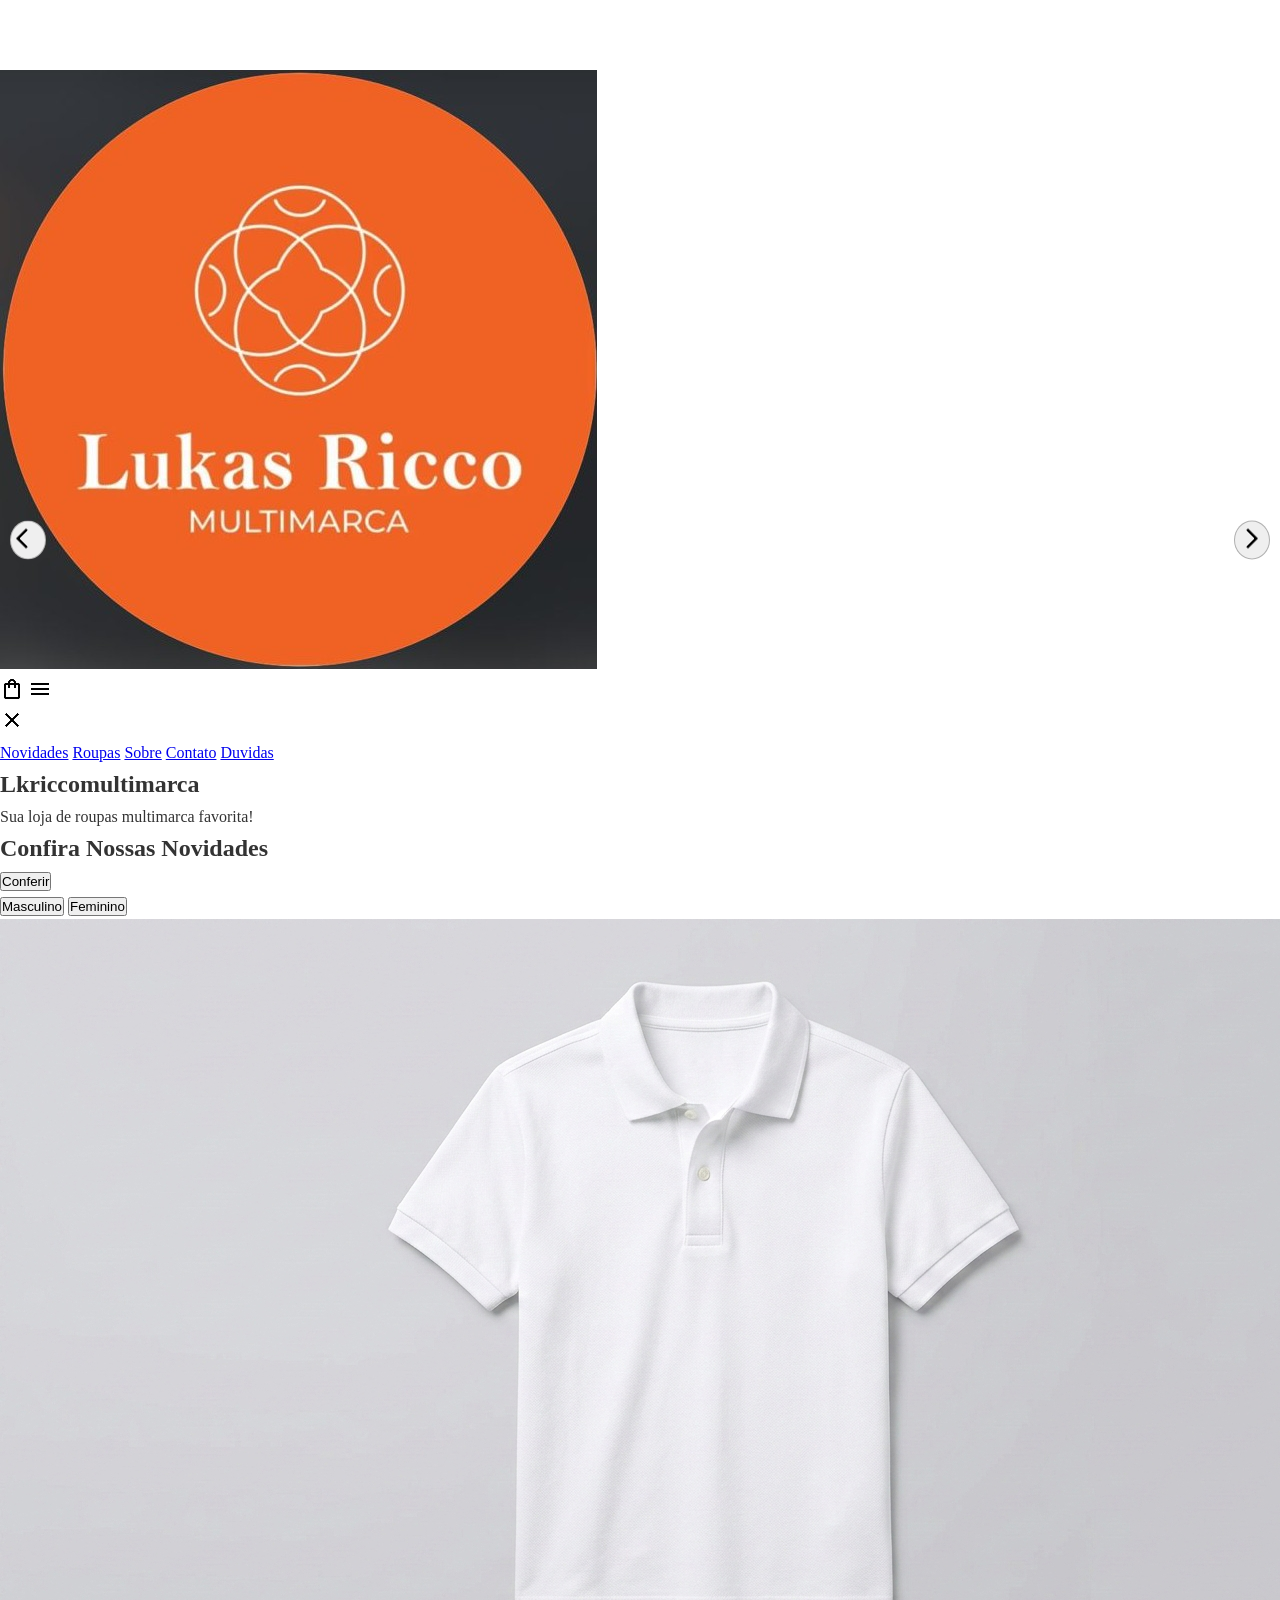
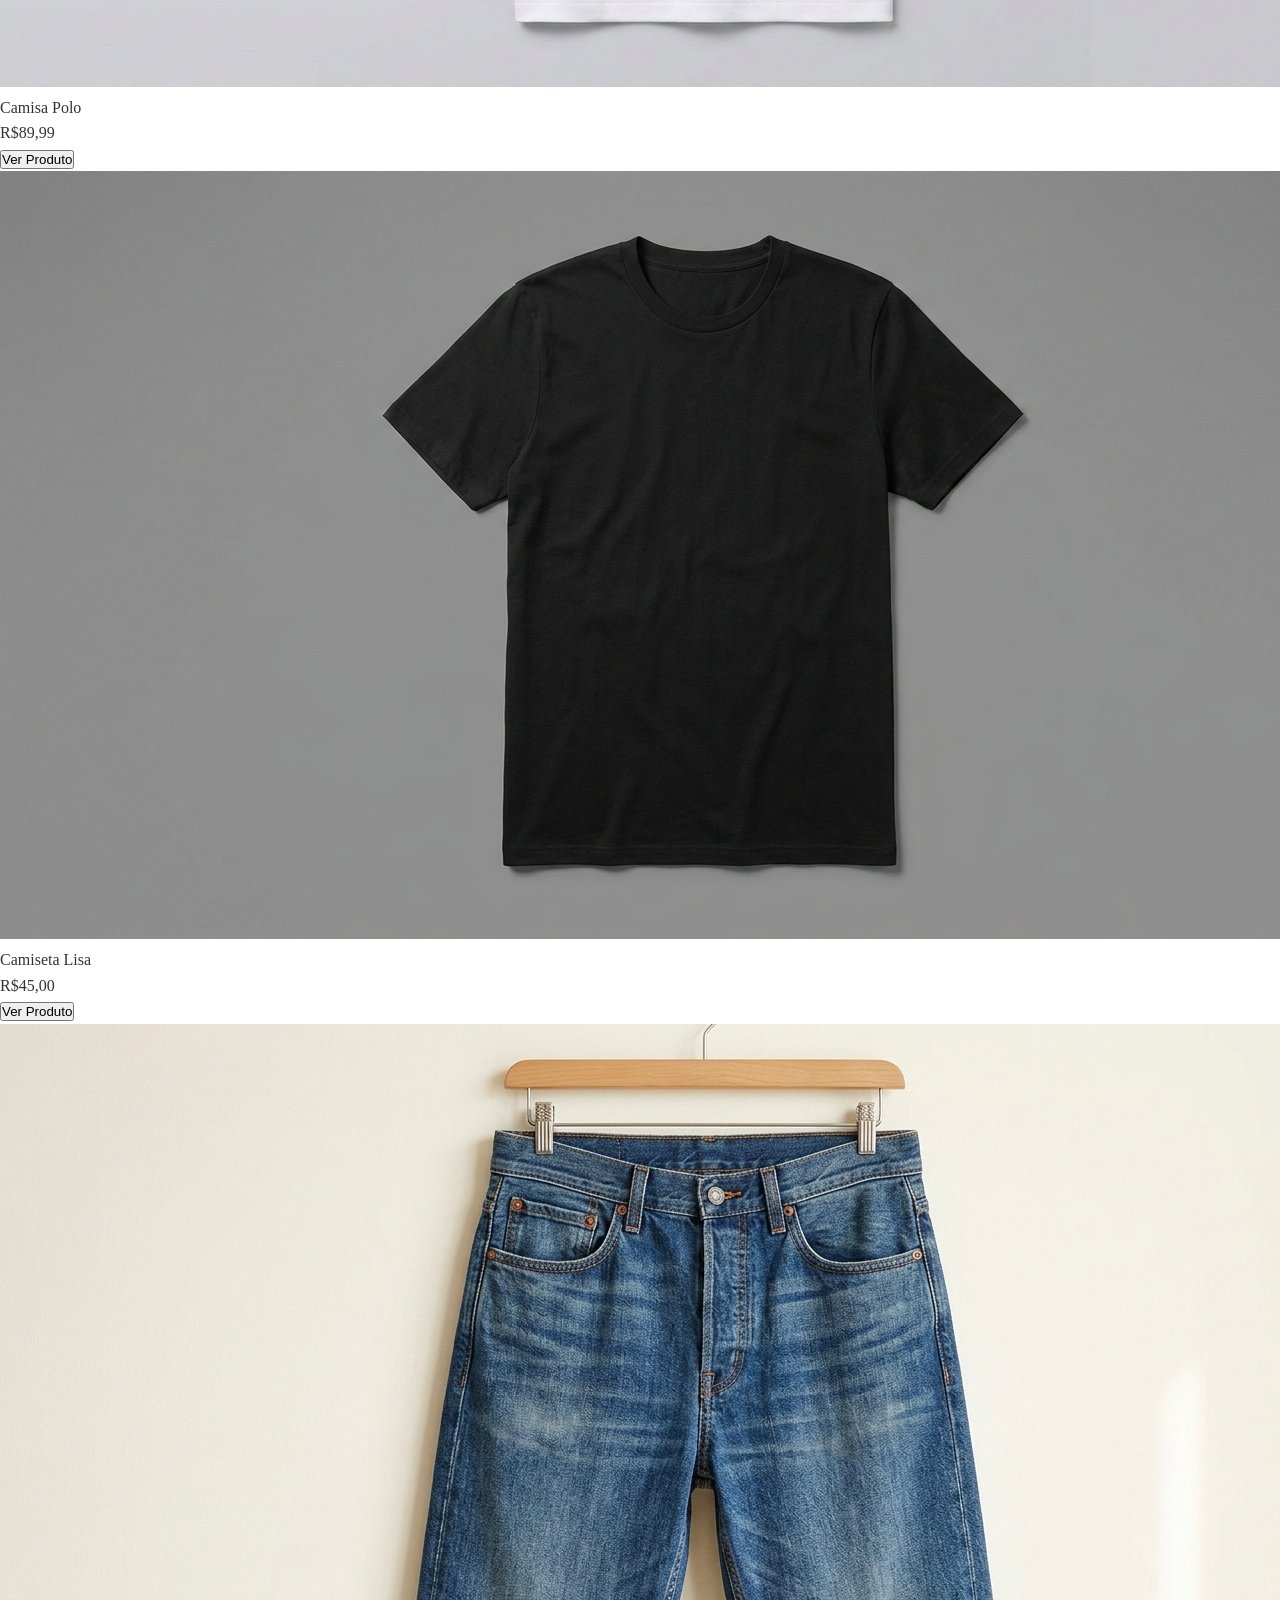
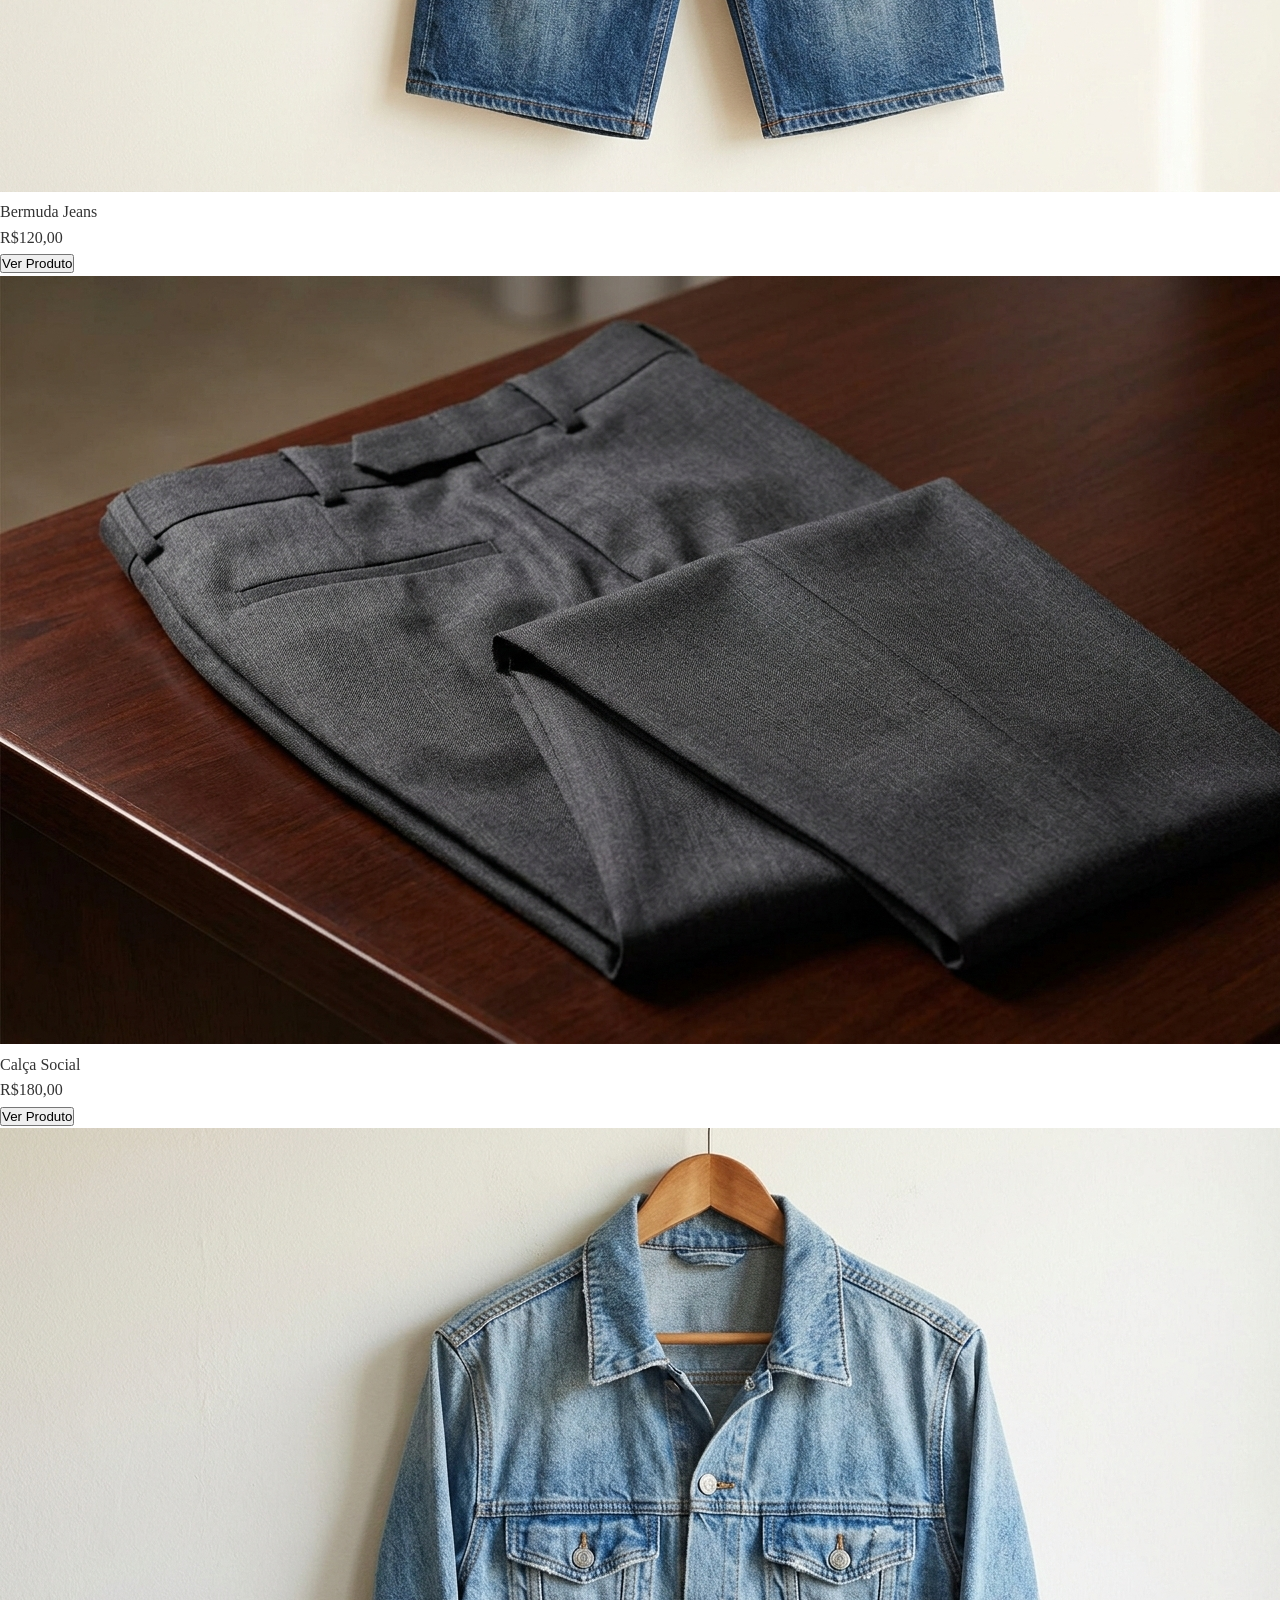
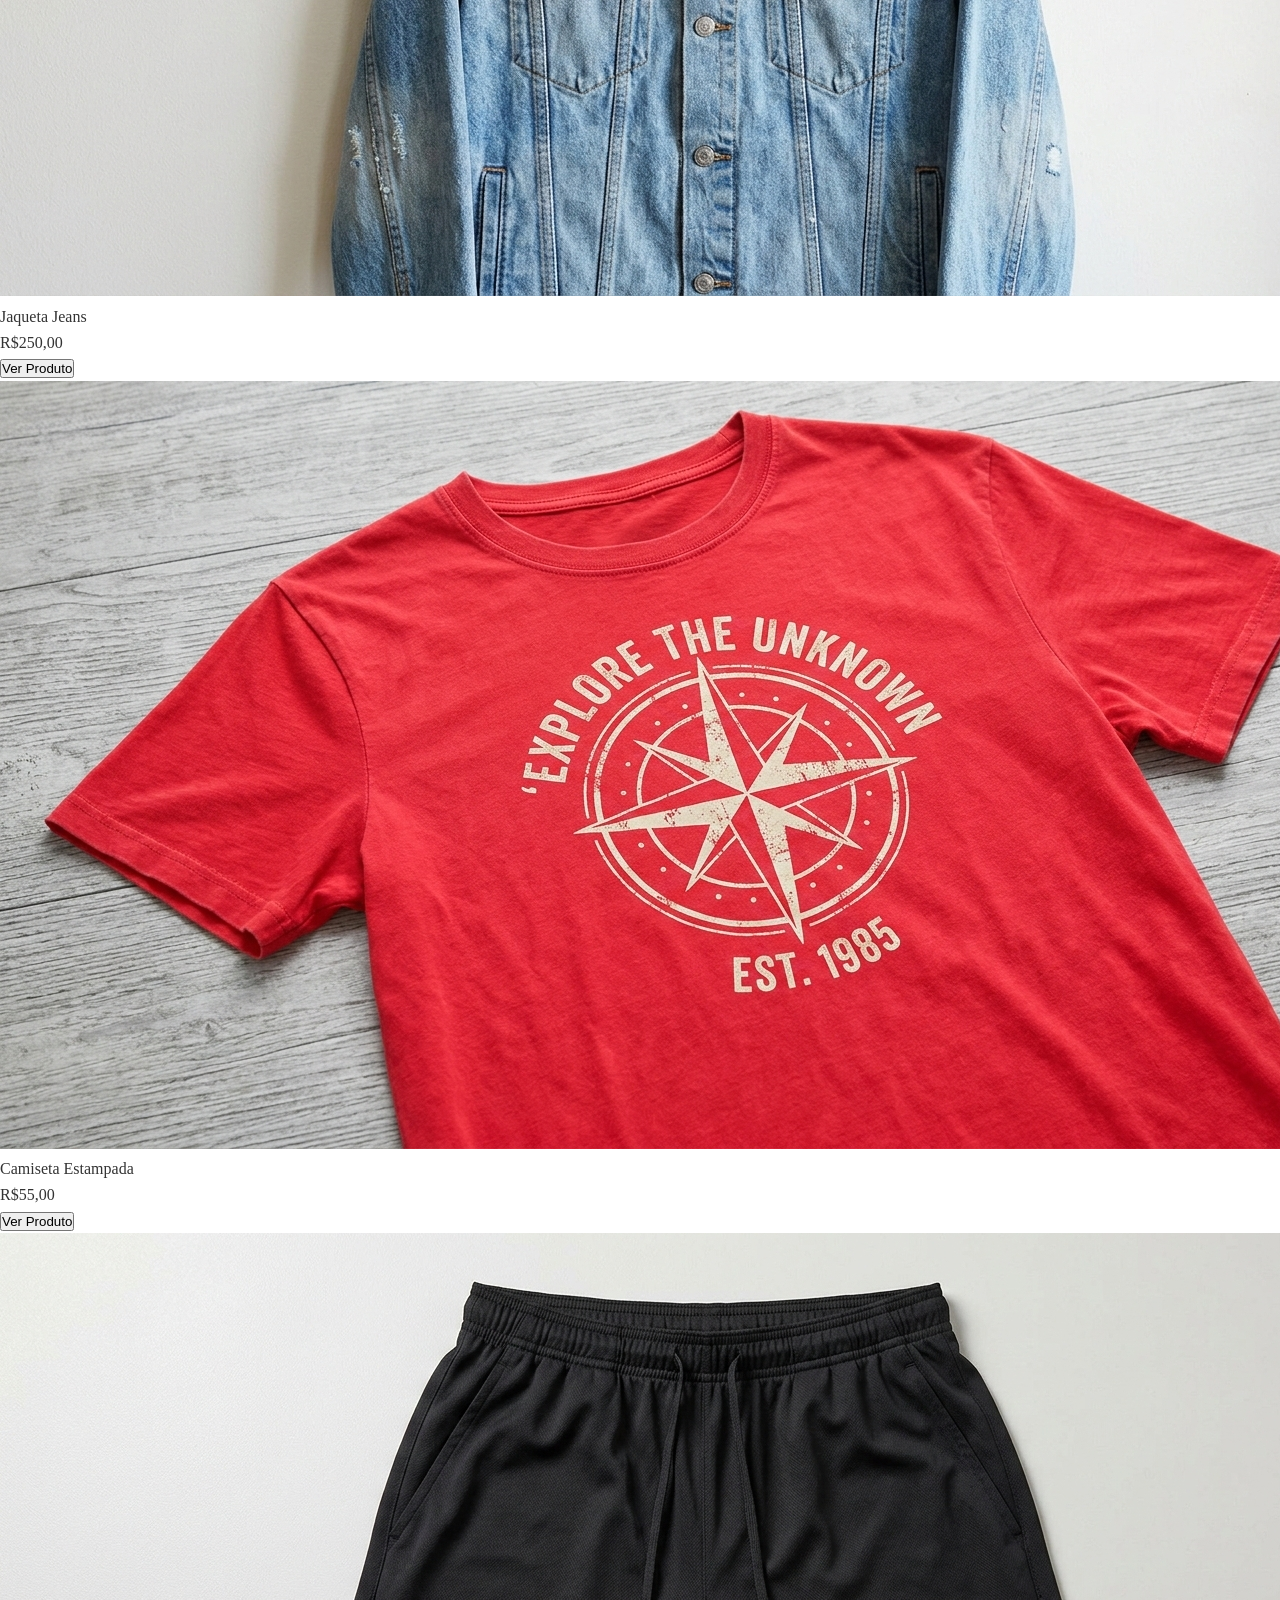
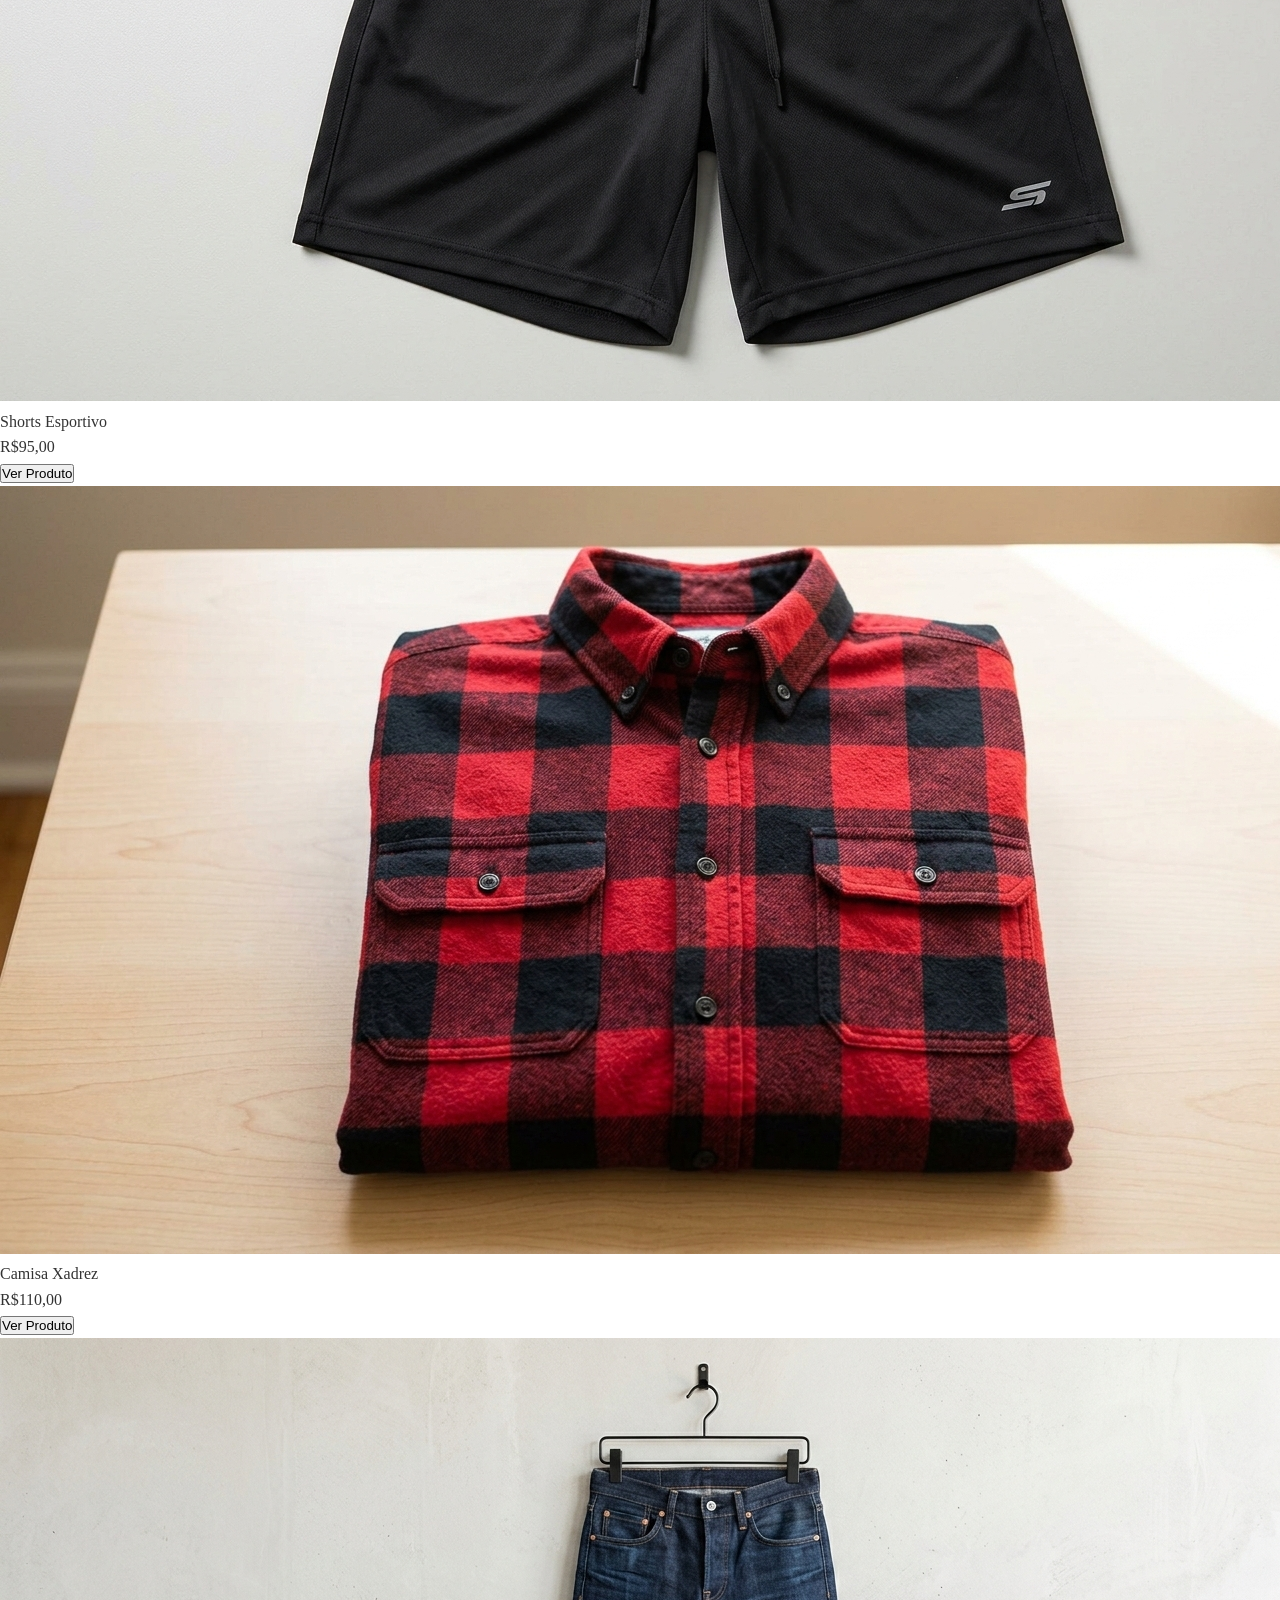
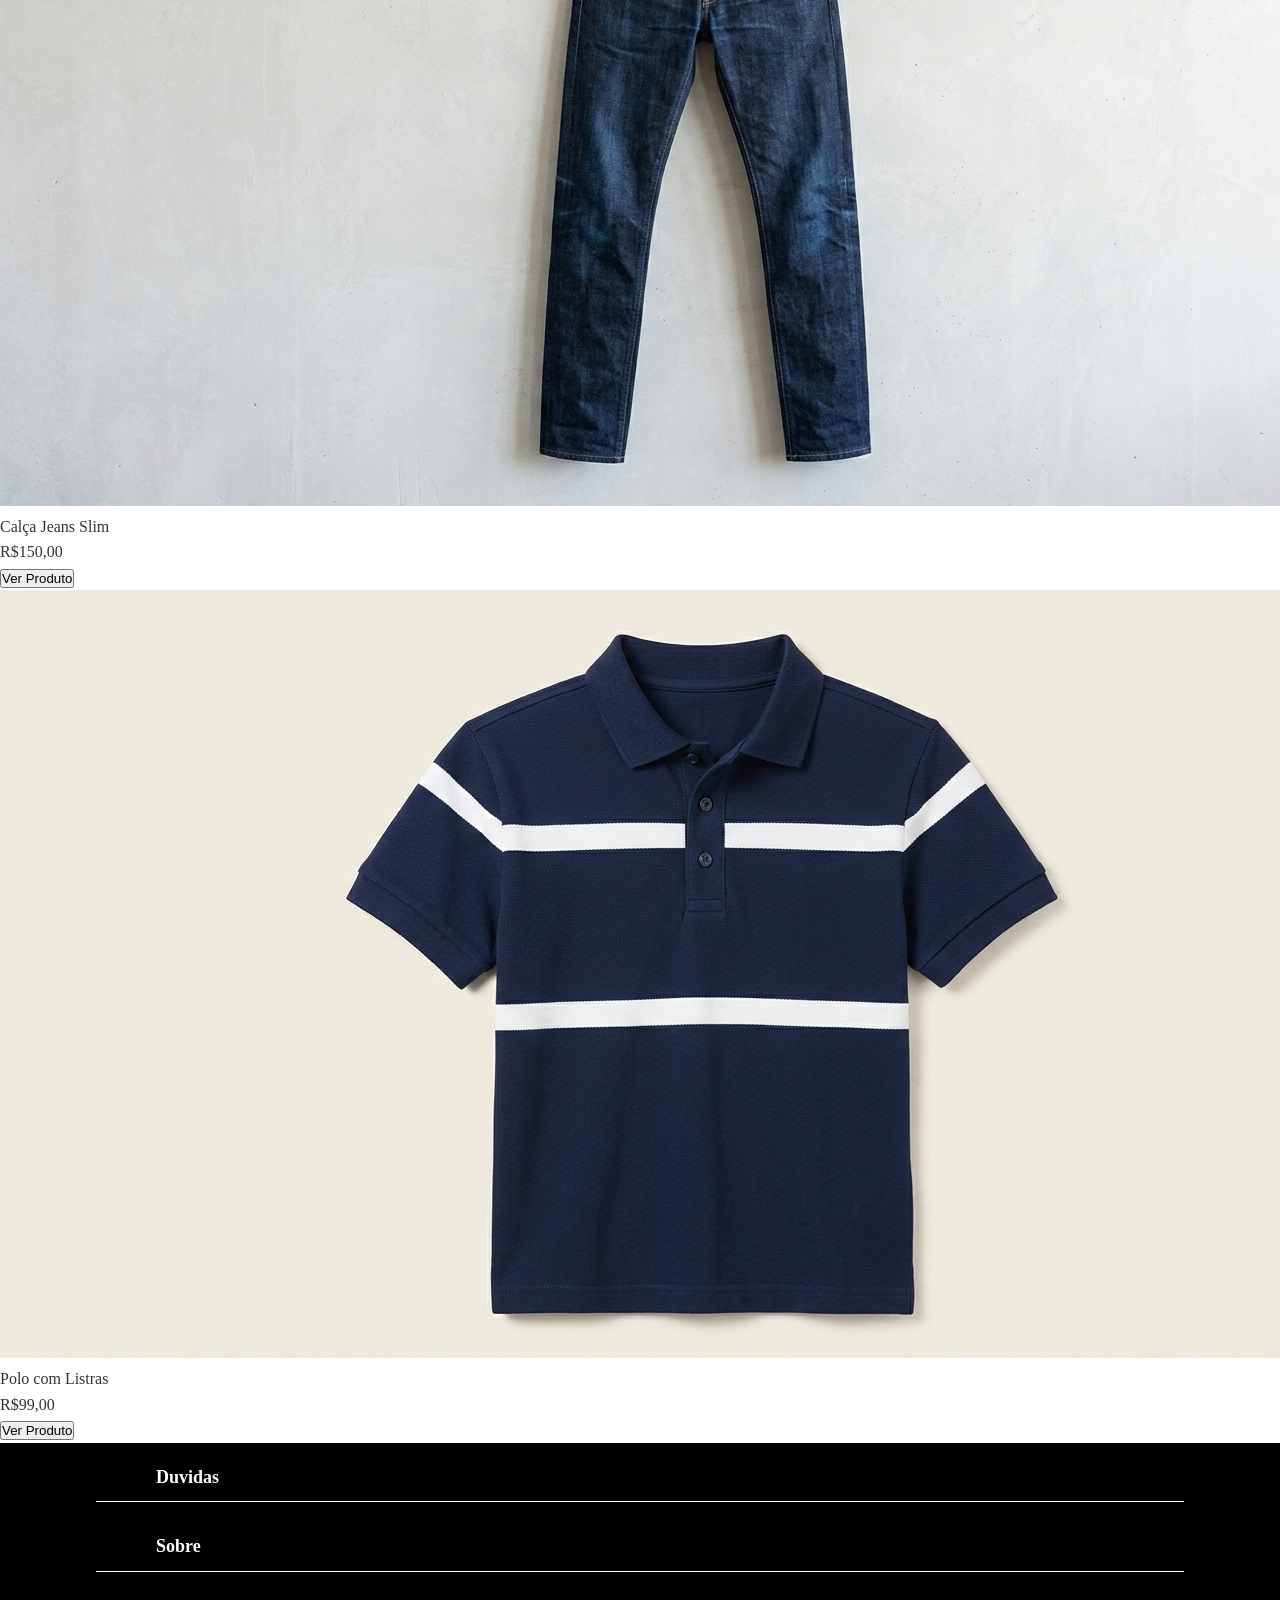
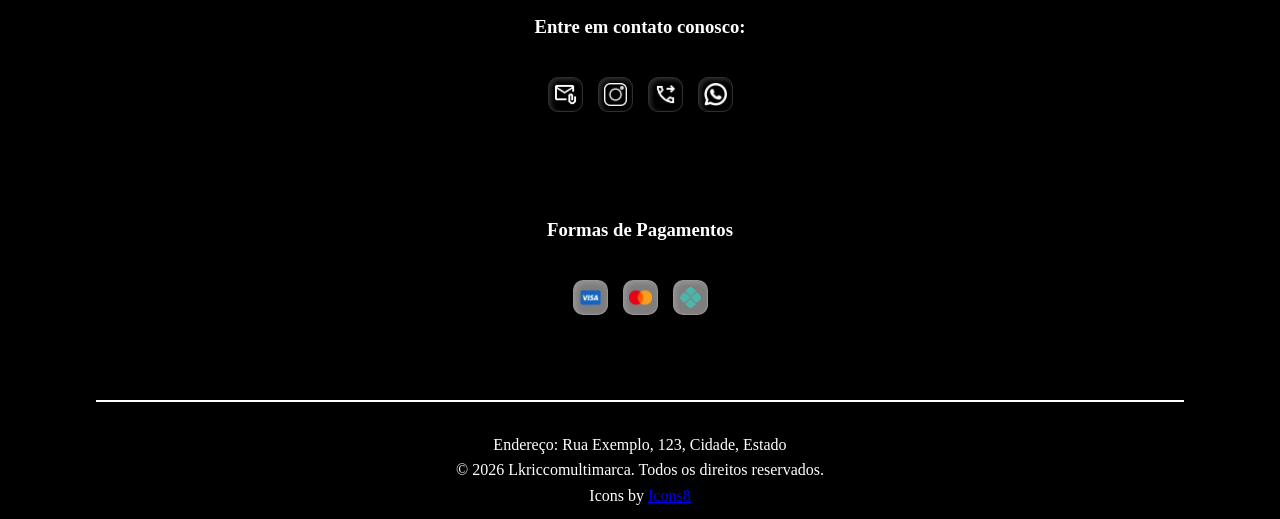
==== commit e746f480: "style: ajuste no layout da seção carrinho, adicionado icone de excluir item do carrinho" ====
--- a/index.html
+++ b/index.html
@@ -19,11 +19,11 @@
             <section class="menu-navegacao">
                 <img src="/assets/images/close_24dp_000000_FILL0_wght400_GRAD0_opsz24.png" alt="Icone de Fechar Menu"class="icone-fechar" onclick="fecharMenu()" />
                 <section class="menu-links">
-                    <a href="#containernovidades">Novidades</a>
-                    <a href="#card-roupas">Roupas</a>
-                    <a href="">Sobre</a>
-                    <a href="">Contato</a>
-                    <a href="">Duvidas</a>
+                    <a href="index.html#card-novidades">Novidades</a>
+                    <a href="index.html#card-roupas">Roupas</a>
+                    <a href="index.html#sobre">Sobre</a>
+                    <a href="index.html#contatos">Contato</a>
+                    <a href="index.html#duvidas">Duvidas</a>
                 </section>
             </section>
         </nav>
@@ -54,7 +54,7 @@
         </section>
     </main>
     <footer>
-        <section class="duvidas">
+        <section class="duvidas" id="duvidas">
             <details>
                 <summary>
                     <h2>Duvidas</h2>
@@ -65,7 +65,7 @@
                 <a href="">Relatar problema</a>
             </details>
         </section>
-        <section class="sobre">
+        <section class="sobre" id="sobre">
             <details>
                 <summary>
                     <h2>Sobre</h2>
@@ -74,7 +74,7 @@
                 <a href="">Sobre a Lkriccomultimarca</a>
             </details>
         </section>
-        <section class="contatos">
+        <section class="contatos" id="contatos">
             <h3>
                 Entre em contato conosco:
             </h3>
@@ -116,8 +116,6 @@
     </footer>
 
 </body>
-
-
 <script src="/assets/js/products.js" defer></script>
 <script src="/assets/js/main.js" defer></script>
 <script src="/assets/js/carrossel.js" defer></script>
